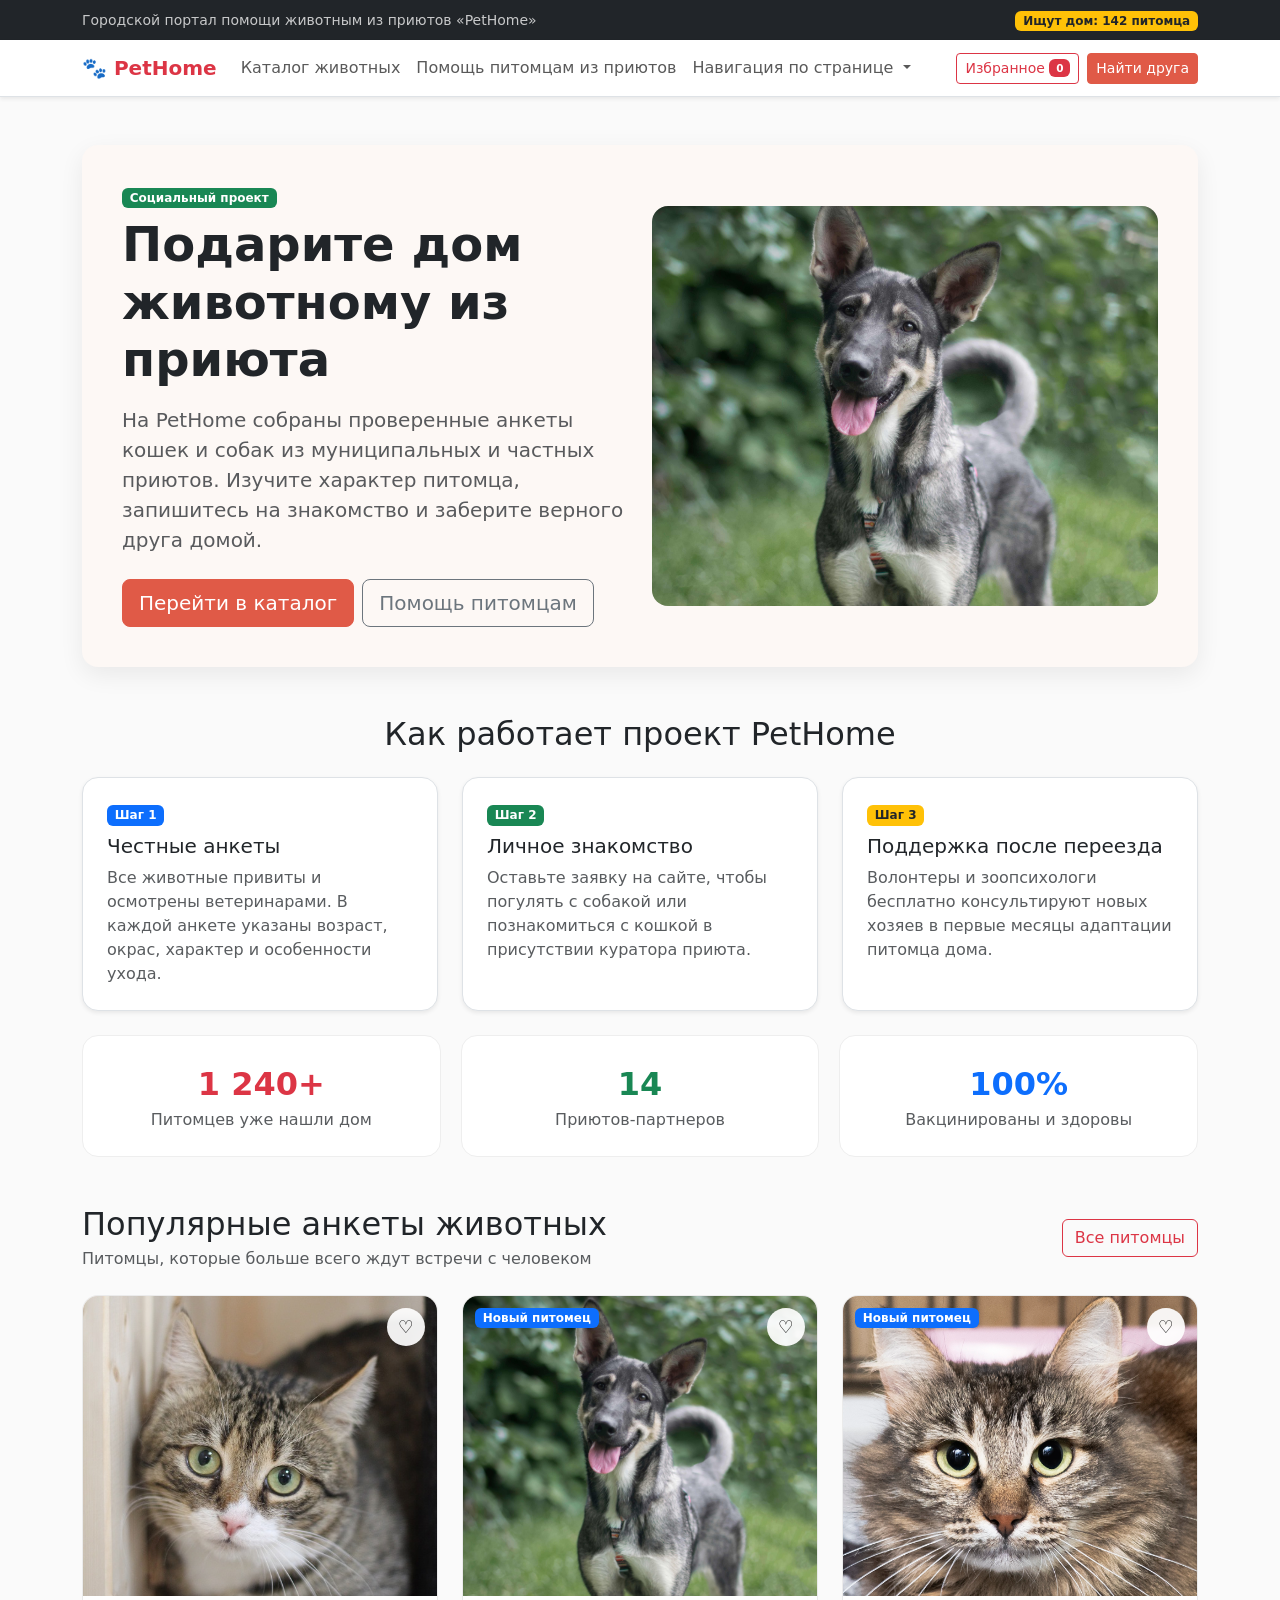
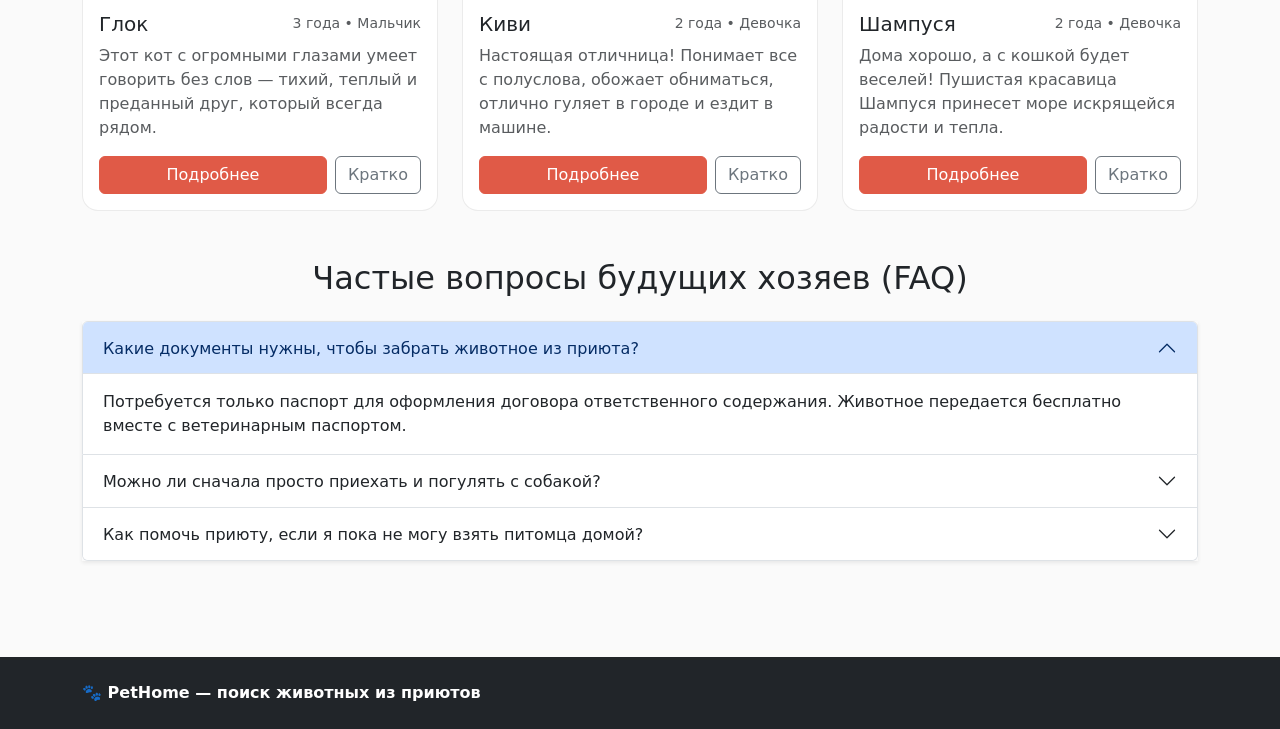
==== index.html @ bb9b38b8 "Add files via upload feat: add PetHome project" ====
<!DOCTYPE html>
<html lang="ru">
<head>
  <meta charset="UTF-8">
  <meta name="viewport" content="width=device-width, initial-scale=1.0">
  <title>Главная — PetHome: поиск животных из приютов</title>
  <link href="https://cdn.jsdelivr.net/npm/bootstrap@5.3.3/dist/css/bootstrap.min.css" rel="stylesheet">
  <link rel="stylesheet" href="css/custom.css">
</head>
<body>

  <!-- Верхняя инфо-полоса шапки -->
  <header class="bg-dark text-white py-2">
    <div class="container">
      <div class="row align-items-center">
        <div class="col-12 col-md-8">
          <small class="opacity-75">Городской портал помощи животным из приютов «PetHome»</small>
        </div>
        <div class="col-12 col-md-4 text-md-end mt-1 mt-md-0">
          <span class="badge bg-warning text-dark">Ищут дом: 142 питомца</span>
        </div>
      </div>
    </div>
  </header>

  <!-- Закрепленное единое меню -->
  <nav class="navbar navbar-expand-lg navbar-light bg-white border-bottom sticky-top shadow-sm">
    <div class="container">
      <a class="navbar-brand fw-bold text-danger" href="index.html">🐾 PetHome</a>
      <button class="navbar-toggler" type="button" data-bs-toggle="collapse" data-bs-target="#mainNavbar" aria-controls="mainNavbar" aria-expanded="false" aria-label="Переключить навигацию">
        <span class="navbar-toggler-icon"></span>
      </button>

      <div class="collapse navbar-collapse" id="mainNavbar">
        <ul class="navbar-nav me-auto mb-2 mb-lg-0">
          <li class="nav-item">
            <a class="nav-link" href="catalog.html">Каталог животных</a>
          </li>
          <li class="nav-item">
            <a class="nav-link" href="order.html">Помощь питомцам из приютов</a>
          </li>
          <li class="nav-item dropdown">
            <a class="nav-link dropdown-toggle" href="#" role="button" data-bs-toggle="dropdown" aria-expanded="false">
              Навигация по странице
            </a>
            <ul class="dropdown-menu">
              <li><a class="dropdown-item" href="#about">О проекте</a></li>
              <li><a class="dropdown-item" href="#popular">Популярные анкеты</a></li>
              <li><a class="dropdown-item" href="#faq">Частые вопросы (FAQ)</a></li>
            </ul>
          </li>
        </ul>
        <div class="d-flex align-items-center gap-2">
          <button type="button" class="btn btn-outline-danger btn-sm" data-bs-toggle="modal" data-bs-target="#favoritesModal">
            Избранное <span class="badge bg-danger" id="favCounter">0</span>
          </button>
          <a href="catalog.html" class="btn btn-pethome btn-sm">Найти друга</a>
        </div>
      </div>
    </div>
  </nav>

  <main>
    <!-- Hero-блок -->
    <section class="container my-5">
      <div class="hero-banner">
        <div class="row align-items-center g-4">
          <div class="col-12 col-lg-6">
            <span class="badge bg-success mb-2">Социальный проект</span>
            <h1 class="display-5 fw-bold mb-3">Подарите дом животному из приюта</h1>
            <p class="lead text-muted mb-4">
              На PetHome собраны проверенные анкеты кошек и собак из муниципальных и частных приютов. Изучите характер питомца, запишитесь на знакомство и заберите верного друга домой.
            </p>
            <div class="d-flex flex-wrap gap-2">
              <a class="btn btn-pethome btn-lg" href="catalog.html">Перейти в каталог</a>
              <a class="btn btn-outline-secondary btn-lg" href="order.html">Помощь питомцам</a>
            </div>
          </div>
          <div class="col-12 col-lg-6">
            <img src="images/Kiwi1.jpg" alt="Собака Киви из приюта" class="hero-banner__image">
          </div>
        </div>
      </div>
    </section>

    <!-- Блок О проекте -->
    <section class="container my-5" id="about">
      <h2 class="text-center mb-4">Как работает проект PetHome</h2>
      <div class="row g-4 mb-4">
        <div class="col-12 col-md-4">
          <div class="p-4 border rounded-4 h-100 bg-white shadow-sm">
            <span class="badge bg-primary mb-2">Шаг 1</span>
            <h3 class="h5">Честные анкеты</h3>
            <p class="mb-0 text-muted">
              Все животные привиты и осмотрены ветеринарами. В каждой анкете указаны возраст, окрас, характер и особенности ухода.
            </p>
          </div>
        </div>
        <div class="col-12 col-md-4">
          <div class="p-4 border rounded-4 h-100 bg-white shadow-sm">
            <span class="badge bg-success mb-2">Шаг 2</span>
            <h3 class="h5">Личное знакомство</h3>
            <p class="mb-0 text-muted">
              Оставьте заявку на сайте, чтобы погулять с собакой или познакомиться с кошкой в присутствии куратора приюта.
            </p>
          </div>
        </div>
        <div class="col-12 col-md-4">
          <div class="p-4 border rounded-4 h-100 bg-white shadow-sm">
            <span class="badge bg-warning text-dark mb-2">Шаг 3</span>
            <h3 class="h5">Поддержка после переезда</h3>
            <p class="mb-0 text-muted">
              Волонтеры и зоопсихологи бесплатно консультируют новых хозяев в первые месяцы адаптации питомца дома.
            </p>
          </div>
        </div>
      </div>

      <div class="stats-grid">
        <div class="stats-grid__item">
          <div class="fs-2 fw-bold text-danger">1 240+</div>
          <div class="text-muted">Питомцев уже нашли дом</div>
        </div>
        <div class="stats-grid__item">
          <div class="fs-2 fw-bold text-success">14</div>
          <div class="text-muted">Приютов-партнеров</div>
        </div>
        <div class="stats-grid__item">
          <div class="fs-2 fw-bold text-primary">100%</div>
          <div class="text-muted">Вакцинированы и здоровы</div>
        </div>
      </div>
    </section>

    <!-- Популярные анкеты (3 питомца: Глок, Киви, Шампуся) -->
    <section class="container my-5" id="popular">
      <div class="d-flex justify-content-between align-items-center mb-4">
        <div>
          <h2 class="mb-1">Популярные анкеты животных</h2>
          <p class="text-muted mb-0">Питомцы, которые больше всего ждут встречи с человеком</p>
        </div>
        <a class="btn btn-outline-danger" href="catalog.html">Все питомцы</a>
      </div>

      <div class="row g-4">
        <!-- Карточка 1: Глок -->
        <div class="col-12 col-md-6 col-lg-4">
          <div class="card pet-card h-100">
            <div class="pet-card__img-wrapper">
              <button type="button" class="pet-card__fav-btn js-fav-btn" aria-label="В избранное">♡</button>
              <img src="images/Glok1.jpg" class="pet-card__img" alt="Кот Глок">
            </div>
            <div class="card-body d-flex flex-column">
              <div class="d-flex justify-content-between align-items-center mb-2">
                <h3 class="h5 card-title mb-0">Глок</h3>
                <span class="text-muted small">3 года • Мальчик</span>
              </div>
              <p class="card-text text-muted">
                Этот кот с огромными глазами умеет говорить без слов — тихий, теплый и преданный друг, который всегда рядом.
              </p>
              <div class="mt-auto d-flex gap-2">
                <a class="btn btn-pethome flex-grow-1" href="product.html?pet=glok">Подробнее</a>
                <button
                  class="btn btn-outline-secondary"
                  type="button"
                  data-bs-toggle="modal"
                  data-bs-target="#petQuickModal"
                  data-pet-name="Глок"
                  data-pet-age="3 года, мальчик, привит"
                  data-pet-temp="Общительный, ласковый."
                  data-pet-shelter="Приют «Зоорассвет» (г. Москва)"
                  data-pet-img="images/Glok1.jpg"
                >
                  Кратко
                </button>
              </div>
            </div>
          </div>
        </div>

        <!-- Карточка 2: Киви -->
        <div class="col-12 col-md-6 col-lg-4">
          <div class="card pet-card h-100">
            <div class="pet-card__img-wrapper">
              <span class="badge bg-primary pet-card__badge">Новый питомец</span>
              <button type="button" class="pet-card__fav-btn js-fav-btn" aria-label="В избранное">♡</button>
              <img src="images/Kiwi1.jpg" class="pet-card__img" alt="Собака Киви">
            </div>
            <div class="card-body d-flex flex-column">
              <div class="d-flex justify-content-between align-items-center mb-2">
                <h3 class="h5 card-title mb-0">Киви</h3>
                <span class="text-muted small">2 года • Девочка</span>
              </div>
              <p class="card-text text-muted">
                Настоящая отличница! Понимает все с полуслова, обожает обниматься, отлично гуляет в городе и ездит в машине.
              </p>
              <div class="mt-auto d-flex gap-2">
                <a class="btn btn-pethome flex-grow-1" href="product.html?pet=kiwi">Подробнее</a>
                <button
                  class="btn btn-outline-secondary"
                  type="button"
                  data-bs-toggle="modal"
                  data-bs-target="#petQuickModal"
                  data-pet-name="Киви"
                  data-pet-age="2 года, девочка, привита"
                  data-pet-temp="Умна и сообразительна."
                  data-pet-shelter="Приют «Зеленоград» (г. Москва)"
                  data-pet-img="images/Kiwi1.jpg"
                >
                  Кратко
                </button>
              </div>
            </div>
          </div>
        </div>

        <!-- Карточка 3: Шампуся -->
        <div class="col-12 col-md-6 col-lg-4">
          <div class="card pet-card h-100">
            <div class="pet-card__img-wrapper">
              <span class="badge bg-primary pet-card__badge">Новый питомец</span>
              <button type="button" class="pet-card__fav-btn js-fav-btn" aria-label="В избранное">♡</button>
              <img src="images/Shampusya1.jpg" class="pet-card__img" alt="Кошка Шампуся">
            </div>
            <div class="card-body d-flex flex-column">
              <div class="d-flex justify-content-between align-items-center mb-2">
                <h3 class="h5 card-title mb-0">Шампуся</h3>
                <span class="text-muted small">2 года • Девочка</span>
              </div>
              <p class="card-text text-muted">
                Дома хорошо, а с кошкой будет веселей! Пушистая красавица Шампуся принесет море искрящейся радости и тепла.
              </p>
              <div class="mt-auto d-flex gap-2">
                <a class="btn btn-pethome flex-grow-1" href="product.html?pet=shampusya">Подробнее</a>
                <button
                  class="btn btn-outline-secondary"
                  type="button"
                  data-bs-toggle="modal"
                  data-bs-target="#petQuickModal"
                  data-pet-name="Шампуся"
                  data-pet-age="2 года, девочка, привита"
                  data-pet-temp="Добрая."
                  data-pet-shelter="Приют «Муркоша-Юг» (г. Москва)"
                  data-pet-img="images/Shampusya1.jpg"
                >
                  Кратко
                </button>
              </div>
            </div>
          </div>
        </div>
      </div>
    </section>

    <!-- Раскрывающийся блок FAQ -->
    <section class="container my-5" id="faq">
      <h2 class="text-center mb-4">Частые вопросы будущих хозяев (FAQ)</h2>
      <div class="accordion shadow-sm" id="faqAccordion">
        <div class="accordion-item">
          <h3 class="accordion-header">
            <button class="accordion-button" type="button" data-bs-toggle="collapse" data-bs-target="#faqOne" aria-expanded="true" aria-controls="faqOne">
              Какие документы нужны, чтобы забрать животное из приюта?
            </button>
          </h3>
          <div id="faqOne" class="accordion-collapse collapse show" data-bs-parent="#faqAccordion">
            <div class="accordion-body">
              Потребуется только паспорт для оформления договора ответственного содержания. Животное передается бесплатно вместе с ветеринарным паспортом.
            </div>
          </div>
        </div>

        <div class="accordion-item">
          <h3 class="accordion-header">
            <button class="accordion-button collapsed" type="button" data-bs-toggle="collapse" data-bs-target="#faqTwo" aria-expanded="false" aria-controls="faqTwo">
              Можно ли сначала просто приехать и погулять с собакой?
            </button>
          </h3>
          <div id="faqTwo" class="accordion-collapse collapse" data-bs-parent="#faqAccordion">
            <div class="accordion-body">
              Да! Оставьте заявку на странице понравившегося питомца, и куратор встретит вас в приюте, познакомит с хвостиком и расскажет о его привычках.
            </div>
          </div>
        </div>

        <div class="accordion-item">
          <h3 class="accordion-header">
            <button class="accordion-button collapsed" type="button" data-bs-toggle="collapse" data-bs-target="#faqThree" aria-expanded="false" aria-controls="faqThree">
              Как помочь приюту, если я пока не могу взять питомца домой?
            </button>
          </h3>
          <div id="faqThree" class="accordion-collapse collapse" data-bs-parent="#faqAccordion">
            <div class="accordion-body">
              На странице «Помощь питомцам из приютов» можно собрать корзину адресных подарков (корм, лакомства, средства от паразитов) для конкретного хвостика или помочь всем сразу.
            </div>
          </div>
        </div>
      </div>
    </section>
  </main>

  <!-- Модальное окно краткой информации -->
  <div class="modal fade" id="petQuickModal" tabindex="-1" aria-labelledby="petQuickModalLabel" aria-hidden="true">
    <div class="modal-dialog modal-dialog-centered">
      <div class="modal-content">
        <div class="modal-header">
          <h2 class="modal-title h5" id="petQuickModalLabel">Краткая анкета: <span id="modalPetName">Глок</span></h2>
          <button type="button" class="btn-close" data-bs-dismiss="modal" aria-label="Закрыть"></button>
        </div>
        <div class="modal-body">
          <img id="modalPetImg" src="images/Glok1.jpg" alt="Фото питомца" class="img-fluid rounded mb-3 w-100" style="max-height: 220px; object-fit: cover;">
          <p class="mb-2"><strong>Возраст и пол:</strong> <span id="modalPetAge"></span></p>
          <p class="mb-2"><strong>Характер:</strong> <span id="modalPetTemp"></span></p>
          <p class="mb-0 text-muted"><strong>Где находится:</strong> <span id="modalPetShelter"></span></p>
        </div>
        <div class="modal-footer">
          <button type="button" class="btn btn-secondary" data-bs-dismiss="modal">Закрыть</button>
          <a href="product.html?pet=glok" class="btn btn-pethome">Перейти на страницу питомца</a>
        </div>
      </div>
    </div>
  </div>

  <button type="button" id="scrollTopBtn" class="scroll-top" aria-label="Наверх">↑</button>

  <footer class="bg-dark text-white py-4 mt-5">
    <div class="container">
      <p class="mb-0 fw-bold">🐾 PetHome — поиск животных из приютов</p>
    </div>
  </footer>

  <script src="https://cdn.jsdelivr.net/npm/bootstrap@5.3.3/dist/js/bootstrap.bundle.min.js"></script>
  <script src="js/main.js"></script>
</body>
</html>
---- css/custom.css ----
:root {
  --ph-primary: #e05a47;
  --ph-primary-hover: #c94634;
  --ph-secondary: #2d6a4f;
  --ph-bg-soft: #fdf8f5;
  --ph-card-radius: 16px;
  --ph-shadow: 0 8px 24px rgba(0, 0, 0, 0.07);
}

html {
  scroll-behavior: smooth;
}

body {
  min-height: 100vh;
  display: flex;
  flex-direction: column;
  background-color: #fafafa;
  color: #212529;
}

main {
  flex: 1;
}

/* Акцентные кнопки */
.btn-pethome {
  background-color: var(--ph-primary);
  border-color: var(--ph-primary);
  color: #fff;
}

.btn-pethome:hover,
.btn-pethome:focus {
  background-color: var(--ph-primary-hover);
  border-color: var(--ph-primary-hover);
  color: #fff;
}

/* БЭМ: Блок Hero на главной (адаптирован под вертикальное фото Kiwi1.jpg) */
.hero-banner {
  background-color: var(--ph-bg-soft);
  border-radius: var(--ph-card-radius);
  padding: 2.5rem;
  box-shadow: var(--ph-shadow);
}

.hero-banner__image {
  width: 100%;
  height: 400px;
  object-fit: cover;
  object-position: center 25%;
  border-radius: var(--ph-card-radius);
  background-color: #f3ede7;
}

/* БЭМ: Карточка питомца (увеличена высота и фокус поднят к голове животного) */
.pet-card {
  border-radius: var(--ph-card-radius);
  overflow: hidden;
  transition: transform 0.2s ease, box-shadow 0.2s ease;
  border: 1px solid rgba(0, 0, 0, 0.08);
}

.pet-card:hover {
  transform: translateY(-4px);
  box-shadow: var(--ph-shadow);
}

.pet-card__img-wrapper {
  position: relative;
  height: 300px;
  overflow: hidden;
  background-color: #f3ede7;
}

.pet-card__img {
  width: 100%;
  height: 100%;
  object-fit: cover;
  object-position: center 20%;
}

.pet-card__badge {
  position: absolute;
  top: 12px;
  left: 12px;
  z-index: 2;
}

.pet-card__fav-btn {
  position: absolute;
  top: 12px;
  right: 12px;
  z-index: 2;
  width: 38px;
  height: 38px;
  border-radius: 50%;
  border: none;
  background: rgba(255, 255, 255, 0.92);
  display: flex;
  align-items: center;
  justify-content: center;
  font-size: 1.1rem;
  cursor: pointer;
  transition: transform 0.15s ease, background 0.15s ease;
}

.pet-card__fav-btn--active {
  background: #ffe3e0;
  color: var(--ph-primary);
}

/* Главное фото на странице питомца (product.html) — БЕЗ ОБРЕЗКИ (целиком) */
#mainPetPhoto {
  width: 100%;
  height: 440px !important;
  object-fit: contain !important;
  background-color: #f5f2ee;
  border-radius: 12px;
}

/* Фото в модальном окне "Кратко" — тоже БЕЗ ОБРЕЗКИ */
#modalPetImg {
  width: 100%;
  max-height: 300px !important;
  object-fit: contain !important;
  background-color: #f5f2ee;
  border-radius: 12px;
}

/* Сетка статистики */
.stats-grid {
  display: grid;
  grid-template-columns: repeat(auto-fit, minmax(220px, 1fr));
  gap: 1.25rem;
}

.stats-grid__item {
  background: #fff;
  padding: 1.5rem;
  border-radius: var(--ph-card-radius);
  border: 1px solid #eee;
  text-align: center;
}

/* Миниатюры галереи на странице питомца */
.pet-gallery-grid {
  display: grid;
  grid-template-columns: repeat(auto-fit, minmax(80px, 1fr));
  gap: 0.75rem;
}

.pet-gallery-grid__thumb {
  width: 100%;
  height: 95px;
  object-fit: cover;
  object-position: center 20%;
  border-radius: 10px;
  cursor: pointer;
  border: 2px solid transparent;
  background-color: #f5f2ee;
}

.pet-gallery-grid__thumb:hover {
  border-color: var(--ph-primary);
}

/* Кнопка Наверх */
.scroll-top {
  position: fixed;
  bottom: 24px;
  right: 24px;
  width: 48px;
  height: 48px;
  border-radius: 50%;
  background-color: var(--ph-primary);
  color: #fff;
  border: none;
  box-shadow: 0 4px 12px rgba(0, 0, 0, 0.2);
  display: none;
  align-items: center;
  justify-content: center;
  font-size: 1.25rem;
  z-index: 1050;
  cursor: pointer;
}

.scroll-top--visible {
  display: flex;
}

/* Баннер и карточки для страницы "Помощь питомцам из приютов" */
.help-hero {
  background: linear-gradient(135deg, #1f2229 0%, #2b303a 100%);
  color: #fff;
  border-radius: 24px;
  padding: 2.5rem;
  box-shadow: 0 12px 32px rgba(0, 0, 0, 0.12);
}

.help-hero__pill {
  border-radius: 50px;
  padding: 0.5rem 1.15rem;
  font-size: 0.85rem;
  font-weight: 600;
  text-transform: uppercase;
  letter-spacing: 0.03em;
}

.how-it-works-box {
  background: #232730;
  color: #fff;
  border-radius: 18px;
  padding: 1.5rem 2rem;
  margin-top: 1.25rem;
  border: 1px solid rgba(255, 255, 255, 0.1);
}

.how-it-works-box__item {
  padding: 0.7rem 0;
  border-bottom: 1px solid rgba(255, 255, 255, 0.08);
  font-size: 0.96rem;
}

.how-it-works-box__item:last-child {
  border-bottom: none;
}

.wish-card {
  position: relative;
  border-radius: 20px;
  overflow: hidden;
  min-height: 450px;
  display: flex;
  flex-direction: column;
  justify-content: flex-end;
  color: #fff;
  box-shadow: 0 8px 24px rgba(0, 0, 0, 0.1);
  background-color: #2b303a;
}

.wish-card__bg {
  position: absolute;
  inset: 0;
  width: 100%;
  height: 100%;
  object-fit: cover;
  object-position: center 20%;
  transition: transform 0.35s ease;
}

.wish-card:hover .wish-card__bg {
  transform: scale(1.04);
}

.wish-card__overlay {
  position: relative;
  z-index: 2;
  background: linear-gradient(
    to top,
    rgba(18, 20, 24, 0.96) 0%,
    rgba(18, 20, 24, 0.78) 60%,
    rgba(18, 20, 24, 0) 100%
  );
  padding: 3.5rem 1.15rem 1.15rem;
}

.wish-card__title {
  font-size: 1.05rem;
  font-weight: 700;
  margin-bottom: 0.75rem;
  color: #fff;
  text-decoration: none;
  display: block;
}

.wish-card__title:hover {
  color: #ff9e92;
}

.wish-item {
  background: rgba(255, 255, 255, 0.12);
  backdrop-filter: blur(6px);
  border-radius: 14px;
  padding: 0.55rem 0.75rem;
  display: flex;
  align-items: center;
  justify-content: space-between;
  gap: 0.6rem;
  margin-bottom: 0.55rem;
}

.wish-item:last-child {
  margin-bottom: 0;
}

.wish-item__icon-box {
  background: rgba(0, 0, 0, 0.35);
  border-radius: 10px;
  padding: 0.35rem 0.55rem;
  text-align: center;
  min-width: 54px;
}

.wish-item__emoji {
  font-size: 1.25rem;
  line-height: 1;
  display: block;
}

.wish-item__counter {
  font-size: 0.68rem;
  opacity: 0.85;
  display: block;
  margin-top: 2px;
}

.wish-item__name {
  font-size: 0.88rem;
  font-weight: 600;
  flex: 1;
  line-height: 1.2;
}

.wish-item__btn {
  background-color: #ff6b6b;
  color: #fff;
  border: none;
  border-radius: 50px;
  padding: 0.4rem 0.85rem;
  font-size: 0.85rem;
  font-weight: 700;
  white-space: nowrap;
  transition: background 0.2s ease;
}

.wish-item__btn:hover {
  background-color: #fa5252;
}

.wish-item__btn--added {
  background-color: rgba(255, 255, 255, 0.22);
  color: #d3f9d8;
}

/* Модальное окно "Помочь всем" */
.donate-modal-content {
  background-color: #161922;
  color: #fff;
  border-radius: 22px;
  border: 1px solid rgba(255, 255, 255, 0.1);
}

.donate-input {
  background-color: #232734;
  border: 1px solid rgba(255, 255, 255, 0.12);
  color: #fff;
  border-radius: 14px;
  padding: 0.85rem 1rem;
}

.donate-input:focus {
  background-color: #232734;
  color: #fff;
  border-color: var(--ph-primary);
  box-shadow: none;
}

.donate-input::placeholder {
  color: #8b92a5;
}

.donate-chip {
  background-color: #232734;
  color: #fff;
  border: 1px solid rgba(255, 255, 255, 0.1);
  border-radius: 50px;
  padding: 0.4rem 0.9rem;
  font-size: 0.85rem;
  font-weight: 600;
  cursor: pointer;
}

.donate-chip:hover {
  background-color: #313748;
}

.pay-btn-tpay {
  background-color: #ffdd2d;
  color: #000;
  font-weight: 700;
  border-radius: 14px;
  padding: 0.8rem;
  border: none;
}

.pay-btn-sbp {
  background-color: #f4f3ef;
  color: #111;
  font-weight: 700;
  border-radius: 14px;
  padding: 0.8rem;
  border: none;
}

.pay-btn-card {
  background-color: #2b64e3;
  color: #fff;
  font-weight: 600;
  border-radius: 14px;
  padding: 0.8rem;
  border: none;
}
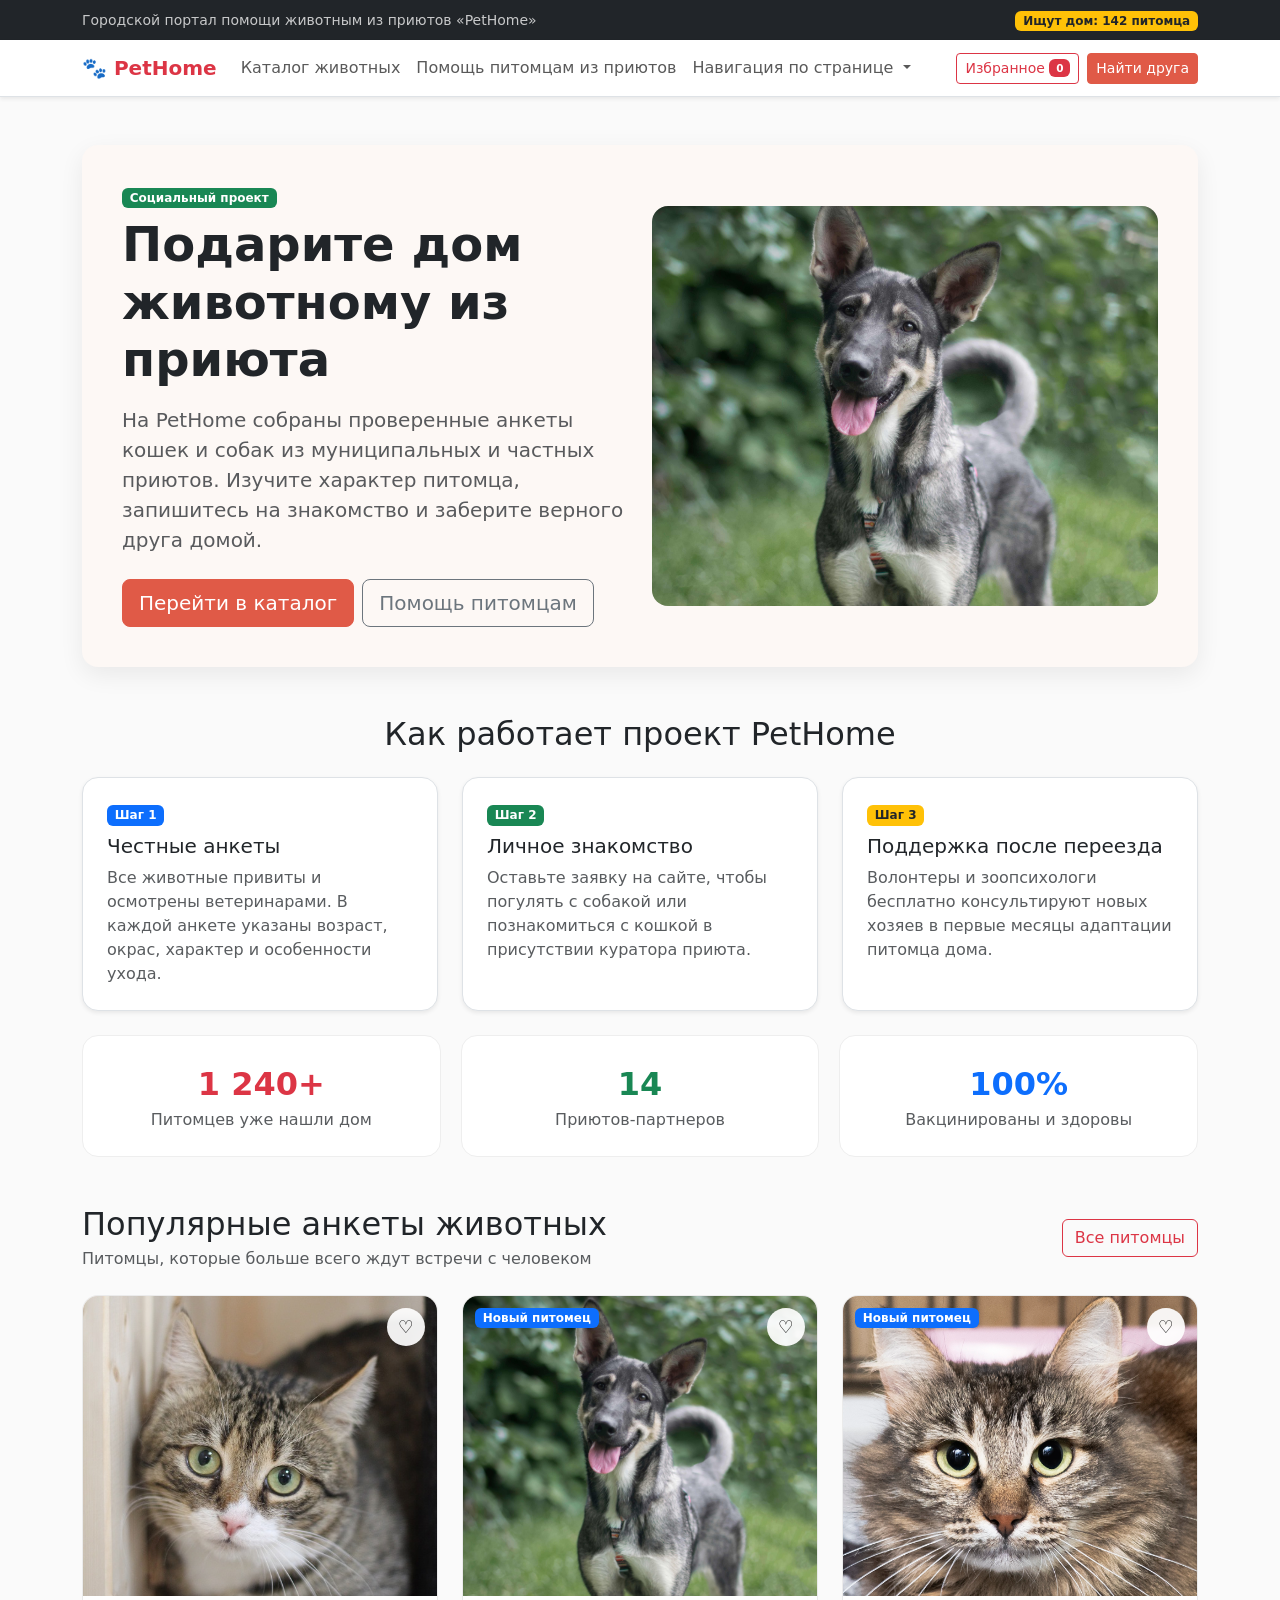
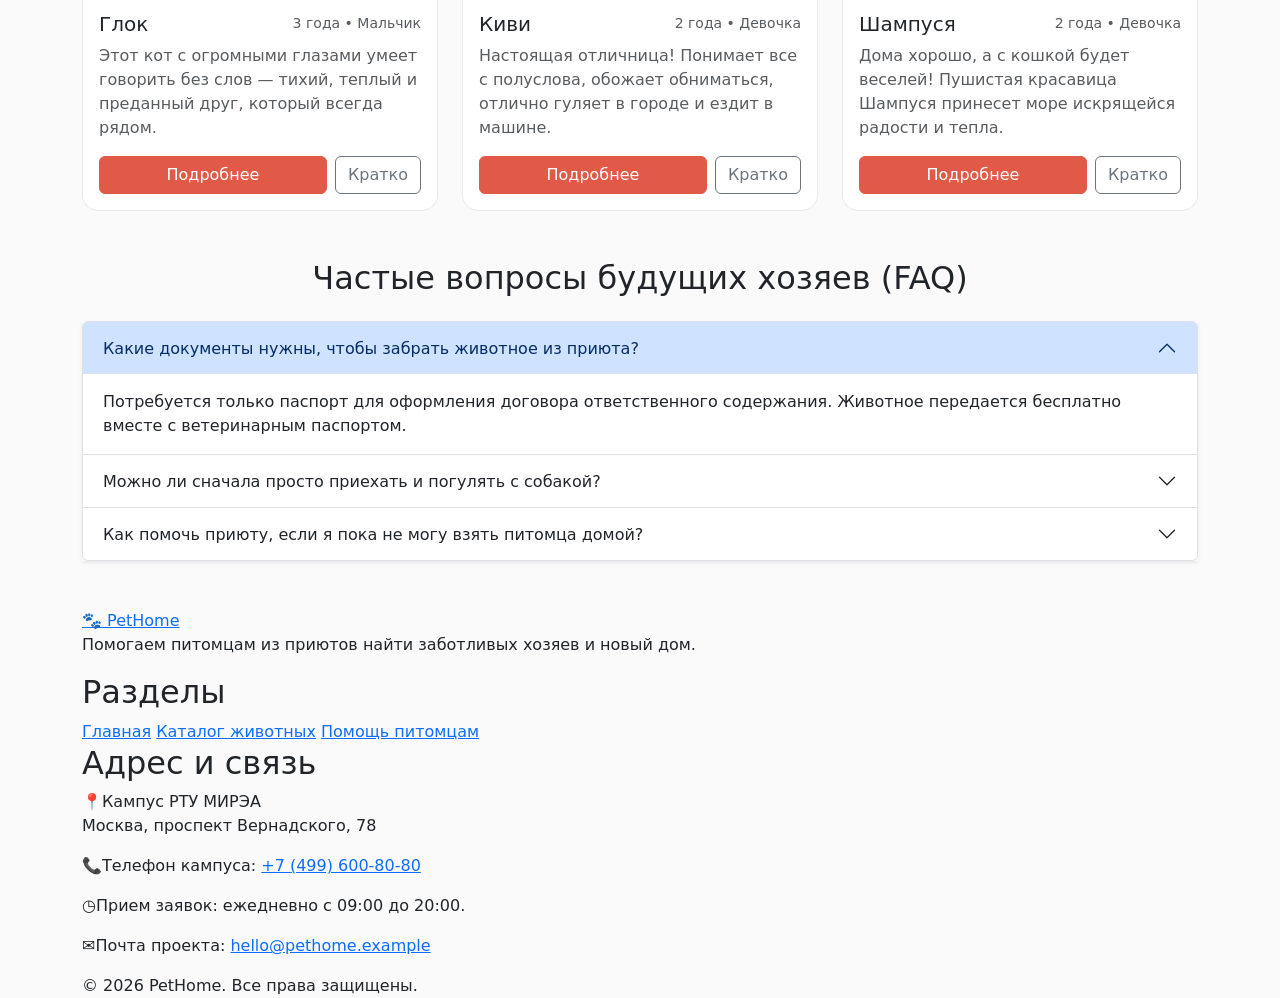
==== commit e6852028: "Add files via upload" ====
--- a/index.html
+++ b/index.html
@@ -1,334 +1,358 @@
-<!DOCTYPE html>
-<html lang="ru">
-<head>
-  <meta charset="UTF-8">
-  <meta name="viewport" content="width=device-width, initial-scale=1.0">
-  <title>Главная — PetHome: поиск животных из приютов</title>
-  <link href="https://cdn.jsdelivr.net/npm/bootstrap@5.3.3/dist/css/bootstrap.min.css" rel="stylesheet">
-  <link rel="stylesheet" href="css/custom.css">
-</head>
-<body>
-
-  <!-- Верхняя инфо-полоса шапки -->
-  <header class="bg-dark text-white py-2">
-    <div class="container">
-      <div class="row align-items-center">
-        <div class="col-12 col-md-8">
-          <small class="opacity-75">Городской портал помощи животным из приютов «PetHome»</small>
-        </div>
-        <div class="col-12 col-md-4 text-md-end mt-1 mt-md-0">
-          <span class="badge bg-warning text-dark">Ищут дом: 142 питомца</span>
-        </div>
-      </div>
-    </div>
-  </header>
-
-  <!-- Закрепленное единое меню -->
-  <nav class="navbar navbar-expand-lg navbar-light bg-white border-bottom sticky-top shadow-sm">
-    <div class="container">
-      <a class="navbar-brand fw-bold text-danger" href="index.html">🐾 PetHome</a>
-      <button class="navbar-toggler" type="button" data-bs-toggle="collapse" data-bs-target="#mainNavbar" aria-controls="mainNavbar" aria-expanded="false" aria-label="Переключить навигацию">
-        <span class="navbar-toggler-icon"></span>
-      </button>
-
-      <div class="collapse navbar-collapse" id="mainNavbar">
-        <ul class="navbar-nav me-auto mb-2 mb-lg-0">
-          <li class="nav-item">
-            <a class="nav-link" href="catalog.html">Каталог животных</a>
-          </li>
-          <li class="nav-item">
-            <a class="nav-link" href="order.html">Помощь питомцам из приютов</a>
-          </li>
-          <li class="nav-item dropdown">
-            <a class="nav-link dropdown-toggle" href="#" role="button" data-bs-toggle="dropdown" aria-expanded="false">
-              Навигация по странице
-            </a>
-            <ul class="dropdown-menu">
-              <li><a class="dropdown-item" href="#about">О проекте</a></li>
-              <li><a class="dropdown-item" href="#popular">Популярные анкеты</a></li>
-              <li><a class="dropdown-item" href="#faq">Частые вопросы (FAQ)</a></li>
-            </ul>
-          </li>
-        </ul>
-        <div class="d-flex align-items-center gap-2">
-          <button type="button" class="btn btn-outline-danger btn-sm" data-bs-toggle="modal" data-bs-target="#favoritesModal">
-            Избранное <span class="badge bg-danger" id="favCounter">0</span>
-          </button>
-          <a href="catalog.html" class="btn btn-pethome btn-sm">Найти друга</a>
-        </div>
-      </div>
-    </div>
-  </nav>
-
-  <main>
-    <!-- Hero-блок -->
-    <section class="container my-5">
-      <div class="hero-banner">
-        <div class="row align-items-center g-4">
-          <div class="col-12 col-lg-6">
-            <span class="badge bg-success mb-2">Социальный проект</span>
-            <h1 class="display-5 fw-bold mb-3">Подарите дом животному из приюта</h1>
-            <p class="lead text-muted mb-4">
-              На PetHome собраны проверенные анкеты кошек и собак из муниципальных и частных приютов. Изучите характер питомца, запишитесь на знакомство и заберите верного друга домой.
-            </p>
-            <div class="d-flex flex-wrap gap-2">
-              <a class="btn btn-pethome btn-lg" href="catalog.html">Перейти в каталог</a>
-              <a class="btn btn-outline-secondary btn-lg" href="order.html">Помощь питомцам</a>
-            </div>
-          </div>
-          <div class="col-12 col-lg-6">
-            <img src="images/Kiwi1.jpg" alt="Собака Киви из приюта" class="hero-banner__image">
-          </div>
-        </div>
-      </div>
-    </section>
-
-    <!-- Блок О проекте -->
-    <section class="container my-5" id="about">
-      <h2 class="text-center mb-4">Как работает проект PetHome</h2>
-      <div class="row g-4 mb-4">
-        <div class="col-12 col-md-4">
-          <div class="p-4 border rounded-4 h-100 bg-white shadow-sm">
-            <span class="badge bg-primary mb-2">Шаг 1</span>
-            <h3 class="h5">Честные анкеты</h3>
-            <p class="mb-0 text-muted">
-              Все животные привиты и осмотрены ветеринарами. В каждой анкете указаны возраст, окрас, характер и особенности ухода.
-            </p>
-          </div>
-        </div>
-        <div class="col-12 col-md-4">
-          <div class="p-4 border rounded-4 h-100 bg-white shadow-sm">
-            <span class="badge bg-success mb-2">Шаг 2</span>
-            <h3 class="h5">Личное знакомство</h3>
-            <p class="mb-0 text-muted">
-              Оставьте заявку на сайте, чтобы погулять с собакой или познакомиться с кошкой в присутствии куратора приюта.
-            </p>
-          </div>
-        </div>
-        <div class="col-12 col-md-4">
-          <div class="p-4 border rounded-4 h-100 bg-white shadow-sm">
-            <span class="badge bg-warning text-dark mb-2">Шаг 3</span>
-            <h3 class="h5">Поддержка после переезда</h3>
-            <p class="mb-0 text-muted">
-              Волонтеры и зоопсихологи бесплатно консультируют новых хозяев в первые месяцы адаптации питомца дома.
-            </p>
-          </div>
-        </div>
-      </div>
-
-      <div class="stats-grid">
-        <div class="stats-grid__item">
-          <div class="fs-2 fw-bold text-danger">1 240+</div>
-          <div class="text-muted">Питомцев уже нашли дом</div>
-        </div>
-        <div class="stats-grid__item">
-          <div class="fs-2 fw-bold text-success">14</div>
-          <div class="text-muted">Приютов-партнеров</div>
-        </div>
-        <div class="stats-grid__item">
-          <div class="fs-2 fw-bold text-primary">100%</div>
-          <div class="text-muted">Вакцинированы и здоровы</div>
-        </div>
-      </div>
-    </section>
-
-    <!-- Популярные анкеты (3 питомца: Глок, Киви, Шампуся) -->
-    <section class="container my-5" id="popular">
-      <div class="d-flex justify-content-between align-items-center mb-4">
-        <div>
-          <h2 class="mb-1">Популярные анкеты животных</h2>
-          <p class="text-muted mb-0">Питомцы, которые больше всего ждут встречи с человеком</p>
-        </div>
-        <a class="btn btn-outline-danger" href="catalog.html">Все питомцы</a>
-      </div>
-
-      <div class="row g-4">
-        <!-- Карточка 1: Глок -->
-        <div class="col-12 col-md-6 col-lg-4">
-          <div class="card pet-card h-100">
-            <div class="pet-card__img-wrapper">
-              <button type="button" class="pet-card__fav-btn js-fav-btn" aria-label="В избранное">♡</button>
-              <img src="images/Glok1.jpg" class="pet-card__img" alt="Кот Глок">
-            </div>
-            <div class="card-body d-flex flex-column">
-              <div class="d-flex justify-content-between align-items-center mb-2">
-                <h3 class="h5 card-title mb-0">Глок</h3>
-                <span class="text-muted small">3 года • Мальчик</span>
-              </div>
-              <p class="card-text text-muted">
-                Этот кот с огромными глазами умеет говорить без слов — тихий, теплый и преданный друг, который всегда рядом.
-              </p>
-              <div class="mt-auto d-flex gap-2">
-                <a class="btn btn-pethome flex-grow-1" href="product.html?pet=glok">Подробнее</a>
-                <button
-                  class="btn btn-outline-secondary"
-                  type="button"
-                  data-bs-toggle="modal"
-                  data-bs-target="#petQuickModal"
-                  data-pet-name="Глок"
-                  data-pet-age="3 года, мальчик, привит"
-                  data-pet-temp="Общительный, ласковый."
-                  data-pet-shelter="Приют «Зоорассвет» (г. Москва)"
-                  data-pet-img="images/Glok1.jpg"
-                >
-                  Кратко
-                </button>
-              </div>
-            </div>
-          </div>
-        </div>
-
-        <!-- Карточка 2: Киви -->
-        <div class="col-12 col-md-6 col-lg-4">
-          <div class="card pet-card h-100">
-            <div class="pet-card__img-wrapper">
-              <span class="badge bg-primary pet-card__badge">Новый питомец</span>
-              <button type="button" class="pet-card__fav-btn js-fav-btn" aria-label="В избранное">♡</button>
-              <img src="images/Kiwi1.jpg" class="pet-card__img" alt="Собака Киви">
-            </div>
-            <div class="card-body d-flex flex-column">
-              <div class="d-flex justify-content-between align-items-center mb-2">
-                <h3 class="h5 card-title mb-0">Киви</h3>
-                <span class="text-muted small">2 года • Девочка</span>
-              </div>
-              <p class="card-text text-muted">
-                Настоящая отличница! Понимает все с полуслова, обожает обниматься, отлично гуляет в городе и ездит в машине.
-              </p>
-              <div class="mt-auto d-flex gap-2">
-                <a class="btn btn-pethome flex-grow-1" href="product.html?pet=kiwi">Подробнее</a>
-                <button
-                  class="btn btn-outline-secondary"
-                  type="button"
-                  data-bs-toggle="modal"
-                  data-bs-target="#petQuickModal"
-                  data-pet-name="Киви"
-                  data-pet-age="2 года, девочка, привита"
-                  data-pet-temp="Умна и сообразительна."
-                  data-pet-shelter="Приют «Зеленоград» (г. Москва)"
-                  data-pet-img="images/Kiwi1.jpg"
-                >
-                  Кратко
-                </button>
-              </div>
-            </div>
-          </div>
-        </div>
-
-        <!-- Карточка 3: Шампуся -->
-        <div class="col-12 col-md-6 col-lg-4">
-          <div class="card pet-card h-100">
-            <div class="pet-card__img-wrapper">
-              <span class="badge bg-primary pet-card__badge">Новый питомец</span>
-              <button type="button" class="pet-card__fav-btn js-fav-btn" aria-label="В избранное">♡</button>
-              <img src="images/Shampusya1.jpg" class="pet-card__img" alt="Кошка Шампуся">
-            </div>
-            <div class="card-body d-flex flex-column">
-              <div class="d-flex justify-content-between align-items-center mb-2">
-                <h3 class="h5 card-title mb-0">Шампуся</h3>
-                <span class="text-muted small">2 года • Девочка</span>
-              </div>
-              <p class="card-text text-muted">
-                Дома хорошо, а с кошкой будет веселей! Пушистая красавица Шампуся принесет море искрящейся радости и тепла.
-              </p>
-              <div class="mt-auto d-flex gap-2">
-                <a class="btn btn-pethome flex-grow-1" href="product.html?pet=shampusya">Подробнее</a>
-                <button
-                  class="btn btn-outline-secondary"
-                  type="button"
-                  data-bs-toggle="modal"
-                  data-bs-target="#petQuickModal"
-                  data-pet-name="Шампуся"
-                  data-pet-age="2 года, девочка, привита"
-                  data-pet-temp="Добрая."
-                  data-pet-shelter="Приют «Муркоша-Юг» (г. Москва)"
-                  data-pet-img="images/Shampusya1.jpg"
-                >
-                  Кратко
-                </button>
-              </div>
-            </div>
-          </div>
-        </div>
-      </div>
-    </section>
-
-    <!-- Раскрывающийся блок FAQ -->
-    <section class="container my-5" id="faq">
-      <h2 class="text-center mb-4">Частые вопросы будущих хозяев (FAQ)</h2>
-      <div class="accordion shadow-sm" id="faqAccordion">
-        <div class="accordion-item">
-          <h3 class="accordion-header">
-            <button class="accordion-button" type="button" data-bs-toggle="collapse" data-bs-target="#faqOne" aria-expanded="true" aria-controls="faqOne">
-              Какие документы нужны, чтобы забрать животное из приюта?
-            </button>
-          </h3>
-          <div id="faqOne" class="accordion-collapse collapse show" data-bs-parent="#faqAccordion">
-            <div class="accordion-body">
-              Потребуется только паспорт для оформления договора ответственного содержания. Животное передается бесплатно вместе с ветеринарным паспортом.
-            </div>
-          </div>
-        </div>
-
-        <div class="accordion-item">
-          <h3 class="accordion-header">
-            <button class="accordion-button collapsed" type="button" data-bs-toggle="collapse" data-bs-target="#faqTwo" aria-expanded="false" aria-controls="faqTwo">
-              Можно ли сначала просто приехать и погулять с собакой?
-            </button>
-          </h3>
-          <div id="faqTwo" class="accordion-collapse collapse" data-bs-parent="#faqAccordion">
-            <div class="accordion-body">
-              Да! Оставьте заявку на странице понравившегося питомца, и куратор встретит вас в приюте, познакомит с хвостиком и расскажет о его привычках.
-            </div>
-          </div>
-        </div>
-
-        <div class="accordion-item">
-          <h3 class="accordion-header">
-            <button class="accordion-button collapsed" type="button" data-bs-toggle="collapse" data-bs-target="#faqThree" aria-expanded="false" aria-controls="faqThree">
-              Как помочь приюту, если я пока не могу взять питомца домой?
-            </button>
-          </h3>
-          <div id="faqThree" class="accordion-collapse collapse" data-bs-parent="#faqAccordion">
-            <div class="accordion-body">
-              На странице «Помощь питомцам из приютов» можно собрать корзину адресных подарков (корм, лакомства, средства от паразитов) для конкретного хвостика или помочь всем сразу.
-            </div>
-          </div>
-        </div>
-      </div>
-    </section>
-  </main>
-
-  <!-- Модальное окно краткой информации -->
-  <div class="modal fade" id="petQuickModal" tabindex="-1" aria-labelledby="petQuickModalLabel" aria-hidden="true">
-    <div class="modal-dialog modal-dialog-centered">
-      <div class="modal-content">
-        <div class="modal-header">
-          <h2 class="modal-title h5" id="petQuickModalLabel">Краткая анкета: <span id="modalPetName">Глок</span></h2>
-          <button type="button" class="btn-close" data-bs-dismiss="modal" aria-label="Закрыть"></button>
-        </div>
-        <div class="modal-body">
-          <img id="modalPetImg" src="images/Glok1.jpg" alt="Фото питомца" class="img-fluid rounded mb-3 w-100" style="max-height: 220px; object-fit: cover;">
-          <p class="mb-2"><strong>Возраст и пол:</strong> <span id="modalPetAge"></span></p>
-          <p class="mb-2"><strong>Характер:</strong> <span id="modalPetTemp"></span></p>
-          <p class="mb-0 text-muted"><strong>Где находится:</strong> <span id="modalPetShelter"></span></p>
-        </div>
-        <div class="modal-footer">
-          <button type="button" class="btn btn-secondary" data-bs-dismiss="modal">Закрыть</button>
-          <a href="product.html?pet=glok" class="btn btn-pethome">Перейти на страницу питомца</a>
-        </div>
-      </div>
-    </div>
-  </div>
-
-  <button type="button" id="scrollTopBtn" class="scroll-top" aria-label="Наверх">↑</button>
-
-  <footer class="bg-dark text-white py-4 mt-5">
-    <div class="container">
-      <p class="mb-0 fw-bold">🐾 PetHome — поиск животных из приютов</p>
-    </div>
-  </footer>
-
-  <script src="https://cdn.jsdelivr.net/npm/bootstrap@5.3.3/dist/js/bootstrap.bundle.min.js"></script>
-  <script src="js/main.js"></script>
-</body>
+<!DOCTYPE html>
+<html lang="ru">
+<head>
+  <meta charset="UTF-8">
+  <meta name="viewport" content="width=device-width, initial-scale=1.0">
+  <title>Главная — PetHome: поиск животных из приютов</title>
+  <link href="https://cdn.jsdelivr.net/npm/bootstrap@5.3.3/dist/css/bootstrap.min.css" rel="stylesheet">
+  <link rel="stylesheet" href="css/custom.css">
+</head>
+<body>
+
+  <!-- Верхняя инфо-полоса шапки -->
+  <header class="bg-dark text-white py-2">
+    <div class="container">
+      <div class="row align-items-center">
+        <div class="col-12 col-md-8">
+          <small class="opacity-75">Городской портал помощи животным из приютов «PetHome»</small>
+        </div>
+        <div class="col-12 col-md-4 text-md-end mt-1 mt-md-0">
+          <span class="badge bg-warning text-dark">Ищут дом: 142 питомца</span>
+        </div>
+      </div>
+    </div>
+  </header>
+
+  <!-- Закрепленное единое меню -->
+  <nav class="navbar navbar-expand-lg navbar-light bg-white border-bottom sticky-top shadow-sm">
+    <div class="container">
+      <a class="navbar-brand fw-bold text-danger" href="index.html">🐾 PetHome</a>
+      <button class="navbar-toggler" type="button" data-bs-toggle="collapse" data-bs-target="#mainNavbar" aria-controls="mainNavbar" aria-expanded="false" aria-label="Переключить навигацию">
+        <span class="navbar-toggler-icon"></span>
+      </button>
+
+      <div class="collapse navbar-collapse" id="mainNavbar">
+        <ul class="navbar-nav me-auto mb-2 mb-lg-0">
+          <li class="nav-item">
+            <a class="nav-link" href="catalog.html">Каталог животных</a>
+          </li>
+          <li class="nav-item">
+            <a class="nav-link" href="order.html">Помощь питомцам из приютов</a>
+          </li>
+          <li class="nav-item dropdown">
+            <a class="nav-link dropdown-toggle" href="#" role="button" data-bs-toggle="dropdown" aria-expanded="false">
+              Навигация по странице
+            </a>
+            <ul class="dropdown-menu">
+              <li><a class="dropdown-item" href="#about">О проекте</a></li>
+              <li><a class="dropdown-item" href="#popular">Популярные анкеты</a></li>
+              <li><a class="dropdown-item" href="#faq">Частые вопросы (FAQ)</a></li>
+            </ul>
+          </li>
+        </ul>
+        <div class="d-flex align-items-center gap-2">
+          <button type="button" class="btn btn-outline-danger btn-sm" data-bs-toggle="modal" data-bs-target="#favoritesModal">
+            Избранное <span class="badge bg-danger" id="favCounter">0</span>
+          </button>
+          <a href="catalog.html" class="btn btn-pethome btn-sm">Найти друга</a>
+        </div>
+      </div>
+    </div>
+  </nav>
+
+  <main>
+    <!-- Hero-блок -->
+    <section class="container my-5">
+      <div class="hero-banner">
+        <div class="row align-items-center g-4">
+          <div class="col-12 col-lg-6">
+            <span class="badge bg-success mb-2">Социальный проект</span>
+            <h1 class="display-5 fw-bold mb-3">Подарите дом животному из приюта</h1>
+            <p class="lead text-muted mb-4">
+              На PetHome собраны проверенные анкеты кошек и собак из муниципальных и частных приютов. Изучите характер питомца, запишитесь на знакомство и заберите верного друга домой.
+            </p>
+            <div class="d-flex flex-wrap gap-2">
+              <a class="btn btn-pethome btn-lg" href="catalog.html">Перейти в каталог</a>
+              <a class="btn btn-outline-secondary btn-lg" href="order.html">Помощь питомцам</a>
+            </div>
+          </div>
+          <div class="col-12 col-lg-6">
+            <img src="images/Kiwi1.jpg" alt="Собака Киви из приюта" class="hero-banner__image">
+          </div>
+        </div>
+      </div>
+    </section>
+
+    <!-- Блок О проекте -->
+    <section class="container my-5" id="about">
+      <h2 class="text-center mb-4">Как работает проект PetHome</h2>
+      <div class="row g-4 mb-4">
+        <div class="col-12 col-md-4">
+          <div class="p-4 border rounded-4 h-100 bg-white shadow-sm">
+            <span class="badge bg-primary mb-2">Шаг 1</span>
+            <h3 class="h5">Честные анкеты</h3>
+            <p class="mb-0 text-muted">
+              Все животные привиты и осмотрены ветеринарами. В каждой анкете указаны возраст, окрас, характер и особенности ухода.
+            </p>
+          </div>
+        </div>
+        <div class="col-12 col-md-4">
+          <div class="p-4 border rounded-4 h-100 bg-white shadow-sm">
+            <span class="badge bg-success mb-2">Шаг 2</span>
+            <h3 class="h5">Личное знакомство</h3>
+            <p class="mb-0 text-muted">
+              Оставьте заявку на сайте, чтобы погулять с собакой или познакомиться с кошкой в присутствии куратора приюта.
+            </p>
+          </div>
+        </div>
+        <div class="col-12 col-md-4">
+          <div class="p-4 border rounded-4 h-100 bg-white shadow-sm">
+            <span class="badge bg-warning text-dark mb-2">Шаг 3</span>
+            <h3 class="h5">Поддержка после переезда</h3>
+            <p class="mb-0 text-muted">
+              Волонтеры и зоопсихологи бесплатно консультируют новых хозяев в первые месяцы адаптации питомца дома.
+            </p>
+          </div>
+        </div>
+      </div>
+
+      <div class="stats-grid">
+        <div class="stats-grid__item">
+          <div class="fs-2 fw-bold text-danger">1 240+</div>
+          <div class="text-muted">Питомцев уже нашли дом</div>
+        </div>
+        <div class="stats-grid__item">
+          <div class="fs-2 fw-bold text-success">14</div>
+          <div class="text-muted">Приютов-партнеров</div>
+        </div>
+        <div class="stats-grid__item">
+          <div class="fs-2 fw-bold text-primary">100%</div>
+          <div class="text-muted">Вакцинированы и здоровы</div>
+        </div>
+      </div>
+    </section>
+
+    <!-- Популярные анкеты (3 питомца: Глок, Киви, Шампуся) -->
+    <section class="container my-5" id="popular">
+      <div class="d-flex justify-content-between align-items-center mb-4">
+        <div>
+          <h2 class="mb-1">Популярные анкеты животных</h2>
+          <p class="text-muted mb-0">Питомцы, которые больше всего ждут встречи с человеком</p>
+        </div>
+        <a class="btn btn-outline-danger" href="catalog.html">Все питомцы</a>
+      </div>
+
+      <div class="row g-4">
+        <!-- Карточка 1: Глок -->
+        <div class="col-12 col-md-6 col-lg-4">
+          <div class="card pet-card h-100">
+            <div class="pet-card__img-wrapper">
+              <button type="button" class="pet-card__fav-btn js-fav-btn" aria-label="В избранное">♡</button>
+              <img src="images/Glok1.jpg" class="pet-card__img" alt="Кот Глок">
+            </div>
+            <div class="card-body d-flex flex-column">
+              <div class="d-flex justify-content-between align-items-center mb-2">
+                <h3 class="h5 card-title mb-0">Глок</h3>
+                <span class="text-muted small">3 года • Мальчик</span>
+              </div>
+              <p class="card-text text-muted">
+                Этот кот с огромными глазами умеет говорить без слов — тихий, теплый и преданный друг, который всегда рядом.
+              </p>
+              <div class="mt-auto d-flex gap-2">
+                <a class="btn btn-pethome flex-grow-1" href="product.html?pet=glok">Подробнее</a>
+                <button
+                  class="btn btn-outline-secondary"
+                  type="button"
+                  data-bs-toggle="modal"
+                  data-bs-target="#petQuickModal"
+                  data-pet-name="Глок"
+                  data-pet-age="3 года, мальчик, привит"
+                  data-pet-temp="Общительный, ласковый."
+                  data-pet-shelter="Приют «Зоорассвет» (г. Москва)"
+                  data-pet-img="images/Glok1.jpg"
+                >
+                  Кратко
+                </button>
+              </div>
+            </div>
+          </div>
+        </div>
+
+        <!-- Карточка 2: Киви -->
+        <div class="col-12 col-md-6 col-lg-4">
+          <div class="card pet-card h-100">
+            <div class="pet-card__img-wrapper">
+              <span class="badge bg-primary pet-card__badge">Новый питомец</span>
+              <button type="button" class="pet-card__fav-btn js-fav-btn" aria-label="В избранное">♡</button>
+              <img src="images/Kiwi1.jpg" class="pet-card__img" alt="Собака Киви">
+            </div>
+            <div class="card-body d-flex flex-column">
+              <div class="d-flex justify-content-between align-items-center mb-2">
+                <h3 class="h5 card-title mb-0">Киви</h3>
+                <span class="text-muted small">2 года • Девочка</span>
+              </div>
+              <p class="card-text text-muted">
+                Настоящая отличница! Понимает все с полуслова, обожает обниматься, отлично гуляет в городе и ездит в машине.
+              </p>
+              <div class="mt-auto d-flex gap-2">
+                <a class="btn btn-pethome flex-grow-1" href="product.html?pet=kiwi">Подробнее</a>
+                <button
+                  class="btn btn-outline-secondary"
+                  type="button"
+                  data-bs-toggle="modal"
+                  data-bs-target="#petQuickModal"
+                  data-pet-name="Киви"
+                  data-pet-age="2 года, девочка, привита"
+                  data-pet-temp="Умна и сообразительна."
+                  data-pet-shelter="Приют «Зеленоград» (г. Москва)"
+                  data-pet-img="images/Kiwi1.jpg"
+                >
+                  Кратко
+                </button>
+              </div>
+            </div>
+          </div>
+        </div>
+
+        <!-- Карточка 3: Шампуся -->
+        <div class="col-12 col-md-6 col-lg-4">
+          <div class="card pet-card h-100">
+            <div class="pet-card__img-wrapper">
+              <span class="badge bg-primary pet-card__badge">Новый питомец</span>
+              <button type="button" class="pet-card__fav-btn js-fav-btn" aria-label="В избранное">♡</button>
+              <img src="images/Shampusya1.jpg" class="pet-card__img" alt="Кошка Шампуся">
+            </div>
+            <div class="card-body d-flex flex-column">
+              <div class="d-flex justify-content-between align-items-center mb-2">
+                <h3 class="h5 card-title mb-0">Шампуся</h3>
+                <span class="text-muted small">2 года • Девочка</span>
+              </div>
+              <p class="card-text text-muted">
+                Дома хорошо, а с кошкой будет веселей! Пушистая красавица Шампуся принесет море искрящейся радости и тепла.
+              </p>
+              <div class="mt-auto d-flex gap-2">
+                <a class="btn btn-pethome flex-grow-1" href="product.html?pet=shampusya">Подробнее</a>
+                <button
+                  class="btn btn-outline-secondary"
+                  type="button"
+                  data-bs-toggle="modal"
+                  data-bs-target="#petQuickModal"
+                  data-pet-name="Шампуся"
+                  data-pet-age="2 года, девочка, привита"
+                  data-pet-temp="Добрая."
+                  data-pet-shelter="Приют «Муркоша-Юг» (г. Москва)"
+                  data-pet-img="images/Shampusya1.jpg"
+                >
+                  Кратко
+                </button>
+              </div>
+            </div>
+          </div>
+        </div>
+      </div>
+    </section>
+
+    <!-- Раскрывающийся блок FAQ -->
+    <section class="container my-5" id="faq">
+      <h2 class="text-center mb-4">Частые вопросы будущих хозяев (FAQ)</h2>
+      <div class="accordion shadow-sm" id="faqAccordion">
+        <div class="accordion-item">
+          <h3 class="accordion-header">
+            <button class="accordion-button" type="button" data-bs-toggle="collapse" data-bs-target="#faqOne" aria-expanded="true" aria-controls="faqOne">
+              Какие документы нужны, чтобы забрать животное из приюта?
+            </button>
+          </h3>
+          <div id="faqOne" class="accordion-collapse collapse show" data-bs-parent="#faqAccordion">
+            <div class="accordion-body">
+              Потребуется только паспорт для оформления договора ответственного содержания. Животное передается бесплатно вместе с ветеринарным паспортом.
+            </div>
+          </div>
+        </div>
+
+        <div class="accordion-item">
+          <h3 class="accordion-header">
+            <button class="accordion-button collapsed" type="button" data-bs-toggle="collapse" data-bs-target="#faqTwo" aria-expanded="false" aria-controls="faqTwo">
+              Можно ли сначала просто приехать и погулять с собакой?
+            </button>
+          </h3>
+          <div id="faqTwo" class="accordion-collapse collapse" data-bs-parent="#faqAccordion">
+            <div class="accordion-body">
+              Да! Оставьте заявку на странице понравившегося питомца, и куратор встретит вас в приюте, познакомит с хвостиком и расскажет о его привычках.
+            </div>
+          </div>
+        </div>
+
+        <div class="accordion-item">
+          <h3 class="accordion-header">
+            <button class="accordion-button collapsed" type="button" data-bs-toggle="collapse" data-bs-target="#faqThree" aria-expanded="false" aria-controls="faqThree">
+              Как помочь приюту, если я пока не могу взять питомца домой?
+            </button>
+          </h3>
+          <div id="faqThree" class="accordion-collapse collapse" data-bs-parent="#faqAccordion">
+            <div class="accordion-body">
+              На странице «Помощь питомцам из приютов» можно собрать корзину адресных подарков (корм, лакомства, средства от паразитов) для конкретного хвостика или помочь всем сразу.
+            </div>
+          </div>
+        </div>
+      </div>
+    </section>
+  </main>
+
+  <!-- Модальное окно краткой информации -->
+  <div class="modal fade" id="petQuickModal" tabindex="-1" aria-labelledby="petQuickModalLabel" aria-hidden="true">
+    <div class="modal-dialog modal-dialog-centered">
+      <div class="modal-content">
+        <div class="modal-header">
+          <h2 class="modal-title h5" id="petQuickModalLabel">Краткая анкета: <span id="modalPetName">Глок</span></h2>
+          <button type="button" class="btn-close" data-bs-dismiss="modal" aria-label="Закрыть"></button>
+        </div>
+        <div class="modal-body">
+          <img id="modalPetImg" src="images/Glok1.jpg" alt="Фото питомца" class="img-fluid rounded mb-3 w-100" style="max-height: 220px; object-fit: cover;">
+          <p class="mb-2"><strong>Возраст и пол:</strong> <span id="modalPetAge"></span></p>
+          <p class="mb-2"><strong>Характер:</strong> <span id="modalPetTemp"></span></p>
+          <p class="mb-0 text-muted"><strong>Где находится:</strong> <span id="modalPetShelter"></span></p>
+        </div>
+        <div class="modal-footer">
+          <button type="button" class="btn btn-secondary" data-bs-dismiss="modal">Закрыть</button>
+          <a href="product.html?pet=glok" class="btn btn-pethome">Перейти на страницу питомца</a>
+        </div>
+      </div>
+    </div>
+  </div>
+
+  <button type="button" id="scrollTopBtn" class="scroll-top" aria-label="Наверх">↑</button>
+
+  <footer class="pethome-footer">
+    <div class="container">
+      <div class="pethome-footer__main">
+        <div class="pethome-footer__brand">
+          <a class="pethome-footer__logo" href="index.html">🐾 PetHome</a>
+          <p>Помогаем питомцам из приютов найти заботливых хозяев и новый дом.</p>
+        </div>
+
+        <div class="pethome-footer__nav">
+          <h2>Разделы</h2>
+          <a href="index.html">Главная</a>
+          <a href="catalog.html">Каталог животных</a>
+          <a href="order.html">Помощь питомцам</a>
+        </div>
+
+        <div class="pethome-footer__contact">
+          <h2>Адрес и связь</h2>
+          <p><span class="pethome-footer__icon">📍</span><span>Кампус РТУ МИРЭА<br>Москва, проспект Вернадского, 78</span></p>
+          <p><span class="pethome-footer__icon">📞</span><span>Телефон кампуса: <a href="tel:+74996008080">+7 (499) 600-80-80</a></span></p>
+          <p><span class="pethome-footer__icon">◷</span><span>Прием заявок: ежедневно с 09:00 до 20:00.</span></p>
+          <p><span class="pethome-footer__icon">✉</span><span>Почта проекта: <a href="mailto:hello@pethome.example">hello@pethome.example</a></span></p>
+        </div>
+      </div>
+
+      <div class="pethome-footer__bottom">
+        <span>© 2026 PetHome. Все права защищены.</span>
+      </div>
+    </div>
+  </footer>
+
+  <script src="https://cdn.jsdelivr.net/npm/bootstrap@5.3.3/dist/js/bootstrap.bundle.min.js"></script>
+  <script src="js/main.js"></script>
+</body>
 </html>
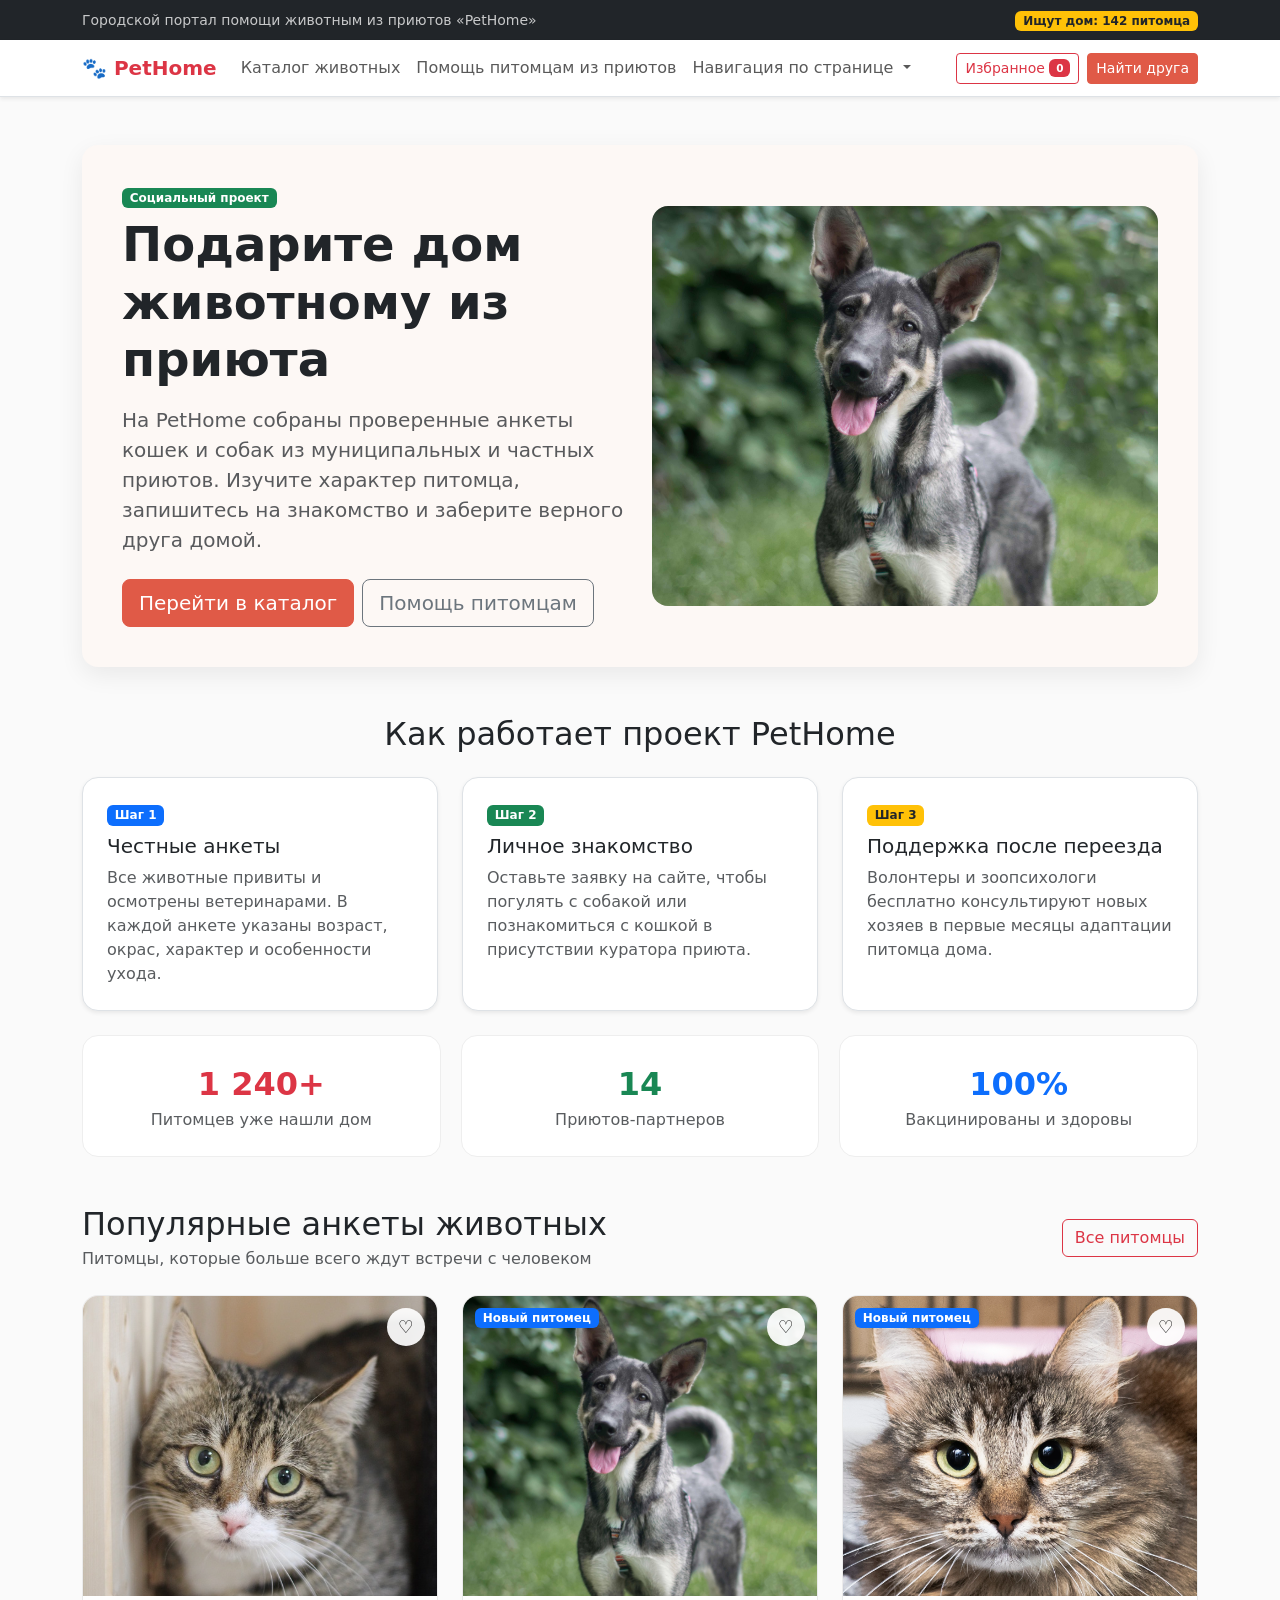
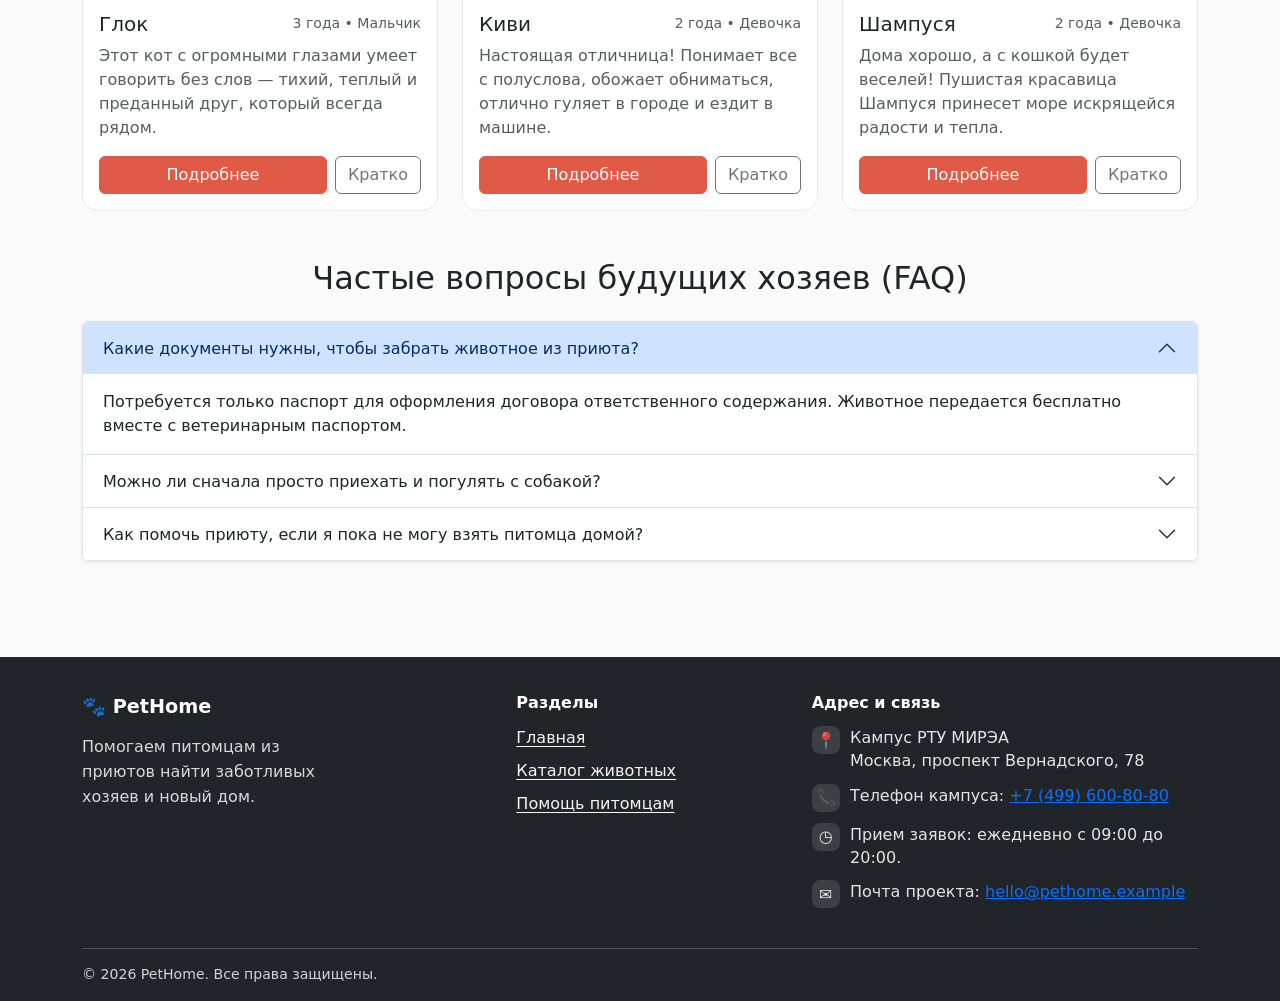
==== commit 658edfbe: "Update index.html" ====
--- a/index.html
+++ b/index.html
@@ -5,7 +5,7 @@
   <meta name="viewport" content="width=device-width, initial-scale=1.0">
   <title>Главная — PetHome: поиск животных из приютов</title>
   <link href="https://cdn.jsdelivr.net/npm/bootstrap@5.3.3/dist/css/bootstrap.min.css" rel="stylesheet">
-  <link rel="stylesheet" href="css/custom.css">
+  <link rel="stylesheet" href="css/custom.css?v=2">
 </head>
 <body>
 
@@ -355,4 +355,4 @@
   <script src="https://cdn.jsdelivr.net/npm/bootstrap@5.3.3/dist/js/bootstrap.bundle.min.js"></script>
   <script src="js/main.js"></script>
 </body>
-</html>+</html>
--- a/css/custom.css
+++ b/css/custom.css
@@ -1,414 +1,514 @@
-:root {
-  --ph-primary: #e05a47;
-  --ph-primary-hover: #c94634;
-  --ph-secondary: #2d6a4f;
-  --ph-bg-soft: #fdf8f5;
-  --ph-card-radius: 16px;
-  --ph-shadow: 0 8px 24px rgba(0, 0, 0, 0.07);
-}
-
-html {
-  scroll-behavior: smooth;
-}
-
-body {
-  min-height: 100vh;
-  display: flex;
-  flex-direction: column;
-  background-color: #fafafa;
-  color: #212529;
-}
-
-main {
-  flex: 1;
-}
-
-/* Акцентные кнопки */
-.btn-pethome {
-  background-color: var(--ph-primary);
-  border-color: var(--ph-primary);
-  color: #fff;
-}
-
-.btn-pethome:hover,
-.btn-pethome:focus {
-  background-color: var(--ph-primary-hover);
-  border-color: var(--ph-primary-hover);
-  color: #fff;
-}
-
-/* БЭМ: Блок Hero на главной (адаптирован под вертикальное фото Kiwi1.jpg) */
-.hero-banner {
-  background-color: var(--ph-bg-soft);
-  border-radius: var(--ph-card-radius);
-  padding: 2.5rem;
-  box-shadow: var(--ph-shadow);
-}
-
-.hero-banner__image {
-  width: 100%;
-  height: 400px;
-  object-fit: cover;
-  object-position: center 25%;
-  border-radius: var(--ph-card-radius);
-  background-color: #f3ede7;
-}
-
-/* БЭМ: Карточка питомца (увеличена высота и фокус поднят к голове животного) */
-.pet-card {
-  border-radius: var(--ph-card-radius);
-  overflow: hidden;
-  transition: transform 0.2s ease, box-shadow 0.2s ease;
-  border: 1px solid rgba(0, 0, 0, 0.08);
-}
-
-.pet-card:hover {
-  transform: translateY(-4px);
-  box-shadow: var(--ph-shadow);
-}
-
-.pet-card__img-wrapper {
-  position: relative;
-  height: 300px;
-  overflow: hidden;
-  background-color: #f3ede7;
-}
-
-.pet-card__img {
-  width: 100%;
-  height: 100%;
-  object-fit: cover;
-  object-position: center 20%;
-}
-
-.pet-card__badge {
-  position: absolute;
-  top: 12px;
-  left: 12px;
-  z-index: 2;
-}
-
-.pet-card__fav-btn {
-  position: absolute;
-  top: 12px;
-  right: 12px;
-  z-index: 2;
-  width: 38px;
-  height: 38px;
-  border-radius: 50%;
-  border: none;
-  background: rgba(255, 255, 255, 0.92);
-  display: flex;
-  align-items: center;
-  justify-content: center;
-  font-size: 1.1rem;
-  cursor: pointer;
-  transition: transform 0.15s ease, background 0.15s ease;
-}
-
-.pet-card__fav-btn--active {
-  background: #ffe3e0;
-  color: var(--ph-primary);
-}
-
-/* Главное фото на странице питомца (product.html) — БЕЗ ОБРЕЗКИ (целиком) */
-#mainPetPhoto {
-  width: 100%;
-  height: 440px !important;
-  object-fit: contain !important;
-  background-color: #f5f2ee;
-  border-radius: 12px;
-}
-
-/* Фото в модальном окне "Кратко" — тоже БЕЗ ОБРЕЗКИ */
-#modalPetImg {
-  width: 100%;
-  max-height: 300px !important;
-  object-fit: contain !important;
-  background-color: #f5f2ee;
-  border-radius: 12px;
-}
-
-/* Сетка статистики */
-.stats-grid {
-  display: grid;
-  grid-template-columns: repeat(auto-fit, minmax(220px, 1fr));
-  gap: 1.25rem;
-}
-
-.stats-grid__item {
-  background: #fff;
-  padding: 1.5rem;
-  border-radius: var(--ph-card-radius);
-  border: 1px solid #eee;
-  text-align: center;
-}
-
-/* Миниатюры галереи на странице питомца */
-.pet-gallery-grid {
-  display: grid;
-  grid-template-columns: repeat(auto-fit, minmax(80px, 1fr));
-  gap: 0.75rem;
-}
-
-.pet-gallery-grid__thumb {
-  width: 100%;
-  height: 95px;
-  object-fit: cover;
-  object-position: center 20%;
-  border-radius: 10px;
-  cursor: pointer;
-  border: 2px solid transparent;
-  background-color: #f5f2ee;
-}
-
-.pet-gallery-grid__thumb:hover {
-  border-color: var(--ph-primary);
-}
-
-/* Кнопка Наверх */
-.scroll-top {
-  position: fixed;
-  bottom: 24px;
-  right: 24px;
-  width: 48px;
-  height: 48px;
-  border-radius: 50%;
-  background-color: var(--ph-primary);
-  color: #fff;
-  border: none;
-  box-shadow: 0 4px 12px rgba(0, 0, 0, 0.2);
-  display: none;
-  align-items: center;
-  justify-content: center;
-  font-size: 1.25rem;
-  z-index: 1050;
-  cursor: pointer;
-}
-
-.scroll-top--visible {
-  display: flex;
-}
-
-/* Баннер и карточки для страницы "Помощь питомцам из приютов" */
-.help-hero {
-  background: linear-gradient(135deg, #1f2229 0%, #2b303a 100%);
-  color: #fff;
-  border-radius: 24px;
-  padding: 2.5rem;
-  box-shadow: 0 12px 32px rgba(0, 0, 0, 0.12);
-}
-
-.help-hero__pill {
-  border-radius: 50px;
-  padding: 0.5rem 1.15rem;
-  font-size: 0.85rem;
-  font-weight: 600;
-  text-transform: uppercase;
-  letter-spacing: 0.03em;
-}
-
-.how-it-works-box {
-  background: #232730;
-  color: #fff;
-  border-radius: 18px;
-  padding: 1.5rem 2rem;
-  margin-top: 1.25rem;
-  border: 1px solid rgba(255, 255, 255, 0.1);
-}
-
-.how-it-works-box__item {
-  padding: 0.7rem 0;
-  border-bottom: 1px solid rgba(255, 255, 255, 0.08);
-  font-size: 0.96rem;
-}
-
-.how-it-works-box__item:last-child {
-  border-bottom: none;
-}
-
-.wish-card {
-  position: relative;
-  border-radius: 20px;
-  overflow: hidden;
-  min-height: 450px;
-  display: flex;
-  flex-direction: column;
-  justify-content: flex-end;
-  color: #fff;
-  box-shadow: 0 8px 24px rgba(0, 0, 0, 0.1);
-  background-color: #2b303a;
-}
-
-.wish-card__bg {
-  position: absolute;
-  inset: 0;
-  width: 100%;
-  height: 100%;
-  object-fit: cover;
-  object-position: center 20%;
-  transition: transform 0.35s ease;
-}
-
-.wish-card:hover .wish-card__bg {
-  transform: scale(1.04);
-}
-
-.wish-card__overlay {
-  position: relative;
-  z-index: 2;
-  background: linear-gradient(
-    to top,
-    rgba(18, 20, 24, 0.96) 0%,
-    rgba(18, 20, 24, 0.78) 60%,
-    rgba(18, 20, 24, 0) 100%
-  );
-  padding: 3.5rem 1.15rem 1.15rem;
-}
-
-.wish-card__title {
-  font-size: 1.05rem;
-  font-weight: 700;
-  margin-bottom: 0.75rem;
-  color: #fff;
-  text-decoration: none;
-  display: block;
-}
-
-.wish-card__title:hover {
-  color: #ff9e92;
-}
-
-.wish-item {
-  background: rgba(255, 255, 255, 0.12);
-  backdrop-filter: blur(6px);
-  border-radius: 14px;
-  padding: 0.55rem 0.75rem;
-  display: flex;
-  align-items: center;
-  justify-content: space-between;
-  gap: 0.6rem;
-  margin-bottom: 0.55rem;
-}
-
-.wish-item:last-child {
-  margin-bottom: 0;
-}
-
-.wish-item__icon-box {
-  background: rgba(0, 0, 0, 0.35);
-  border-radius: 10px;
-  padding: 0.35rem 0.55rem;
-  text-align: center;
-  min-width: 54px;
-}
-
-.wish-item__emoji {
-  font-size: 1.25rem;
-  line-height: 1;
-  display: block;
-}
-
-.wish-item__counter {
-  font-size: 0.68rem;
-  opacity: 0.85;
-  display: block;
-  margin-top: 2px;
-}
-
-.wish-item__name {
-  font-size: 0.88rem;
-  font-weight: 600;
-  flex: 1;
-  line-height: 1.2;
-}
-
-.wish-item__btn {
-  background-color: #ff6b6b;
-  color: #fff;
-  border: none;
-  border-radius: 50px;
-  padding: 0.4rem 0.85rem;
-  font-size: 0.85rem;
-  font-weight: 700;
-  white-space: nowrap;
-  transition: background 0.2s ease;
-}
-
-.wish-item__btn:hover {
-  background-color: #fa5252;
-}
-
-.wish-item__btn--added {
-  background-color: rgba(255, 255, 255, 0.22);
-  color: #d3f9d8;
-}
-
-/* Модальное окно "Помочь всем" */
-.donate-modal-content {
-  background-color: #161922;
-  color: #fff;
-  border-radius: 22px;
-  border: 1px solid rgba(255, 255, 255, 0.1);
-}
-
-.donate-input {
-  background-color: #232734;
-  border: 1px solid rgba(255, 255, 255, 0.12);
-  color: #fff;
-  border-radius: 14px;
-  padding: 0.85rem 1rem;
-}
-
-.donate-input:focus {
-  background-color: #232734;
-  color: #fff;
-  border-color: var(--ph-primary);
-  box-shadow: none;
-}
-
-.donate-input::placeholder {
-  color: #8b92a5;
-}
-
-.donate-chip {
-  background-color: #232734;
-  color: #fff;
-  border: 1px solid rgba(255, 255, 255, 0.1);
-  border-radius: 50px;
-  padding: 0.4rem 0.9rem;
-  font-size: 0.85rem;
-  font-weight: 600;
-  cursor: pointer;
-}
-
-.donate-chip:hover {
-  background-color: #313748;
-}
-
-.pay-btn-tpay {
-  background-color: #ffdd2d;
-  color: #000;
-  font-weight: 700;
-  border-radius: 14px;
-  padding: 0.8rem;
-  border: none;
-}
-
-.pay-btn-sbp {
-  background-color: #f4f3ef;
-  color: #111;
-  font-weight: 700;
-  border-radius: 14px;
-  padding: 0.8rem;
-  border: none;
-}
-
-.pay-btn-card {
-  background-color: #2b64e3;
-  color: #fff;
-  font-weight: 600;
-  border-radius: 14px;
-  padding: 0.8rem;
-  border: none;
-}+:root {
+  --ph-primary: #e05a47;
+  --ph-primary-hover: #c94634;
+  --ph-secondary: #2d6a4f;
+  --ph-bg-soft: #fdf8f5;
+  --ph-card-radius: 16px;
+  --ph-shadow: 0 8px 24px rgba(0, 0, 0, 0.07);
+}
+
+html {
+  scroll-behavior: smooth;
+}
+
+body {
+  min-height: 100vh;
+  display: flex;
+  flex-direction: column;
+  background-color: #fafafa;
+  color: #212529;
+}
+
+main {
+  flex: 1;
+}
+
+/* Акцентные кнопки */
+.btn-pethome {
+  background-color: var(--ph-primary);
+  border-color: var(--ph-primary);
+  color: #fff;
+}
+
+.btn-pethome:hover,
+.btn-pethome:focus {
+  background-color: var(--ph-primary-hover);
+  border-color: var(--ph-primary-hover);
+  color: #fff;
+}
+
+/* БЭМ: Блок Hero на главной (адаптирован под вертикальное фото Kiwi1.jpg) */
+.hero-banner {
+  background-color: var(--ph-bg-soft);
+  border-radius: var(--ph-card-radius);
+  padding: 2.5rem;
+  box-shadow: var(--ph-shadow);
+}
+
+.hero-banner__image {
+  width: 100%;
+  height: 400px;
+  object-fit: cover;
+  object-position: center 25%;
+  border-radius: var(--ph-card-radius);
+  background-color: #f3ede7;
+}
+
+/* БЭМ: Карточка питомца (увеличена высота и фокус поднят к голове животного) */
+.pet-card {
+  border-radius: var(--ph-card-radius);
+  overflow: hidden;
+  transition: transform 0.2s ease, box-shadow 0.2s ease;
+  border: 1px solid rgba(0, 0, 0, 0.08);
+}
+
+.pet-card:hover {
+  transform: translateY(-4px);
+  box-shadow: var(--ph-shadow);
+}
+
+.pet-card__img-wrapper {
+  position: relative;
+  height: 300px;
+  overflow: hidden;
+  background-color: #f3ede7;
+}
+
+.pet-card__img {
+  width: 100%;
+  height: 100%;
+  object-fit: cover;
+  object-position: center 20%;
+}
+
+.pet-card__badge {
+  position: absolute;
+  top: 12px;
+  left: 12px;
+  z-index: 2;
+}
+
+.pet-card__fav-btn {
+  position: absolute;
+  top: 12px;
+  right: 12px;
+  z-index: 2;
+  width: 38px;
+  height: 38px;
+  border-radius: 50%;
+  border: none;
+  background: rgba(255, 255, 255, 0.92);
+  display: flex;
+  align-items: center;
+  justify-content: center;
+  font-size: 1.1rem;
+  cursor: pointer;
+  transition: transform 0.15s ease, background 0.15s ease;
+}
+
+.pet-card__fav-btn--active {
+  background: #ffe3e0;
+  color: var(--ph-primary);
+}
+
+/* Главное фото на странице питомца (product.html) — БЕЗ ОБРЕЗКИ (целиком) */
+#mainPetPhoto {
+  width: 100%;
+  height: 440px !important;
+  object-fit: contain !important;
+  background-color: #f5f2ee;
+  border-radius: 12px;
+}
+
+/* Фото в модальном окне "Кратко" — тоже БЕЗ ОБРЕЗКИ */
+#modalPetImg {
+  width: 100%;
+  max-height: 300px !important;
+  object-fit: contain !important;
+  background-color: #f5f2ee;
+  border-radius: 12px;
+}
+
+/* Сетка статистики */
+.stats-grid {
+  display: grid;
+  grid-template-columns: repeat(auto-fit, minmax(220px, 1fr));
+  gap: 1.25rem;
+}
+
+.stats-grid__item {
+  background: #fff;
+  padding: 1.5rem;
+  border-radius: var(--ph-card-radius);
+  border: 1px solid #eee;
+  text-align: center;
+}
+
+/* Миниатюры галереи на странице питомца */
+.pet-gallery-grid {
+  display: grid;
+  grid-template-columns: repeat(auto-fit, minmax(80px, 1fr));
+  gap: 0.75rem;
+}
+
+.pet-gallery-grid__thumb {
+  width: 100%;
+  height: 95px;
+  object-fit: cover;
+  object-position: center 20%;
+  border-radius: 10px;
+  cursor: pointer;
+  border: 2px solid transparent;
+  background-color: #f5f2ee;
+}
+
+.pet-gallery-grid__thumb:hover {
+  border-color: var(--ph-primary);
+}
+
+/* Кнопка Наверх */
+.scroll-top {
+  position: fixed;
+  bottom: 24px;
+  right: 24px;
+  width: 48px;
+  height: 48px;
+  border-radius: 50%;
+  background-color: var(--ph-primary);
+  color: #fff;
+  border: none;
+  box-shadow: 0 4px 12px rgba(0, 0, 0, 0.2);
+  display: none;
+  align-items: center;
+  justify-content: center;
+  font-size: 1.25rem;
+  z-index: 1050;
+  cursor: pointer;
+}
+
+.scroll-top--visible {
+  display: flex;
+}
+
+/* Баннер и карточки для страницы "Помощь питомцам из приютов" */
+.help-hero {
+  background: linear-gradient(135deg, #1f2229 0%, #2b303a 100%);
+  color: #fff;
+  border-radius: 24px;
+  padding: 2.5rem;
+  box-shadow: 0 12px 32px rgba(0, 0, 0, 0.12);
+}
+
+.help-hero__pill {
+  border-radius: 50px;
+  padding: 0.5rem 1.15rem;
+  font-size: 0.85rem;
+  font-weight: 600;
+  text-transform: uppercase;
+  letter-spacing: 0.03em;
+}
+
+.how-it-works-box {
+  background: #232730;
+  color: #fff;
+  border-radius: 18px;
+  padding: 1.5rem 2rem;
+  margin-top: 1.25rem;
+  border: 1px solid rgba(255, 255, 255, 0.1);
+}
+
+.how-it-works-box__item {
+  padding: 0.7rem 0;
+  border-bottom: 1px solid rgba(255, 255, 255, 0.08);
+  font-size: 0.96rem;
+}
+
+.how-it-works-box__item:last-child {
+  border-bottom: none;
+}
+
+.wish-card {
+  position: relative;
+  border-radius: 20px;
+  overflow: hidden;
+  min-height: 450px;
+  display: flex;
+  flex-direction: column;
+  justify-content: flex-end;
+  color: #fff;
+  box-shadow: 0 8px 24px rgba(0, 0, 0, 0.1);
+  background-color: #2b303a;
+}
+
+.wish-card__bg {
+  position: absolute;
+  inset: 0;
+  width: 100%;
+  height: 100%;
+  object-fit: cover;
+  object-position: center 20%;
+  transition: transform 0.35s ease;
+}
+
+.wish-card:hover .wish-card__bg {
+  transform: scale(1.04);
+}
+
+.wish-card__overlay {
+  position: relative;
+  z-index: 2;
+  background: linear-gradient(
+    to top,
+    rgba(18, 20, 24, 0.96) 0%,
+    rgba(18, 20, 24, 0.78) 60%,
+    rgba(18, 20, 24, 0) 100%
+  );
+  padding: 3.5rem 1.15rem 1.15rem;
+}
+
+.wish-card__title {
+  font-size: 1.05rem;
+  font-weight: 700;
+  margin-bottom: 0.75rem;
+  color: #fff;
+  text-decoration: none;
+  display: block;
+}
+
+.wish-card__title:hover {
+  color: #ff9e92;
+}
+
+.wish-item {
+  background: rgba(255, 255, 255, 0.12);
+  backdrop-filter: blur(6px);
+  border-radius: 14px;
+  padding: 0.55rem 0.75rem;
+  display: flex;
+  align-items: center;
+  justify-content: space-between;
+  gap: 0.6rem;
+  margin-bottom: 0.55rem;
+}
+
+.wish-item:last-child {
+  margin-bottom: 0;
+}
+
+.wish-item__icon-box {
+  background: rgba(0, 0, 0, 0.35);
+  border-radius: 10px;
+  padding: 0.35rem 0.55rem;
+  text-align: center;
+  min-width: 54px;
+}
+
+.wish-item__emoji {
+  font-size: 1.25rem;
+  line-height: 1;
+  display: block;
+}
+
+.wish-item__counter {
+  font-size: 0.68rem;
+  opacity: 0.85;
+  display: block;
+  margin-top: 2px;
+}
+
+.wish-item__name {
+  font-size: 0.88rem;
+  font-weight: 600;
+  flex: 1;
+  line-height: 1.2;
+}
+
+.wish-item__btn {
+  background-color: #ff6b6b;
+  color: #fff;
+  border: none;
+  border-radius: 50px;
+  padding: 0.4rem 0.85rem;
+  font-size: 0.85rem;
+  font-weight: 700;
+  white-space: nowrap;
+  transition: background 0.2s ease;
+}
+
+.wish-item__btn:hover {
+  background-color: #fa5252;
+}
+
+.wish-item__btn--added {
+  background-color: rgba(255, 255, 255, 0.22);
+  color: #d3f9d8;
+}
+
+/* Модальное окно "Помочь всем" */
+.donate-modal-content {
+  background-color: #161922;
+  color: #fff;
+  border-radius: 22px;
+  border: 1px solid rgba(255, 255, 255, 0.1);
+}
+
+.donate-input {
+  background-color: #232734;
+  border: 1px solid rgba(255, 255, 255, 0.12);
+  color: #fff;
+  border-radius: 14px;
+  padding: 0.85rem 1rem;
+}
+
+.donate-input:focus {
+  background-color: #232734;
+  color: #fff;
+  border-color: var(--ph-primary);
+  box-shadow: none;
+}
+
+.donate-input::placeholder {
+  color: #8b92a5;
+}
+
+.donate-chip {
+  background-color: #232734;
+  color: #fff;
+  border: 1px solid rgba(255, 255, 255, 0.1);
+  border-radius: 50px;
+  padding: 0.4rem 0.9rem;
+  font-size: 0.85rem;
+  font-weight: 600;
+  cursor: pointer;
+}
+
+.donate-chip:hover {
+  background-color: #313748;
+}
+
+.pay-btn-tpay {
+  background-color: #ffdd2d;
+  color: #000;
+  font-weight: 700;
+  border-radius: 14px;
+  padding: 0.8rem;
+  border: none;
+}
+
+.pay-btn-sbp {
+  background-color: #f4f3ef;
+  color: #111;
+  font-weight: 700;
+  border-radius: 14px;
+  padding: 0.8rem;
+  border: none;
+}
+
+.pay-btn-card {
+  background-color: #2b64e3;
+  color: #fff;
+  font-weight: 600;
+  border-radius: 14px;
+  padding: 0.8rem;
+  border: none;
+}
+
+/* Подвал PetHome */
+.pethome-footer {
+  margin-top: 3rem;
+  padding: 2.25rem 0 1rem;
+  color: #f7f5ef;
+  background: #212529;
+}
+
+.pethome-footer__main {
+  display: grid;
+  grid-template-columns: 1.25fr 0.8fr 1.25fr;
+  gap: 3rem;
+  padding-bottom: 1.8rem;
+}
+
+.pethome-footer__logo {
+  display: inline-block;
+  margin-bottom: 0.8rem;
+  color: #fff;
+  font-size: 1.2rem;
+  font-weight: 700;
+  text-decoration: none;
+}
+
+.pethome-footer__brand p {
+  max-width: 270px;
+  margin: 0;
+  color: rgba(255, 255, 255, 0.82);
+  line-height: 1.55;
+}
+
+.pethome-footer__main h2 {
+  margin: 0 0 0.85rem;
+  color: #fff;
+  font-size: 1rem;
+  font-weight: 700;
+}
+
+.pethome-footer__nav {
+  display: flex;
+  flex-direction: column;
+  align-items: flex-start;
+  gap: 0.55rem;
+}
+
+.pethome-footer__nav h2 {
+  margin-bottom: 0.3rem;
+}
+
+.pethome-footer__nav a,
+.pethome-footer__top {
+  color: #f7f5ef;
+  text-decoration: underline;
+  text-underline-offset: 3px;
+}
+
+.pethome-footer__nav a:hover,
+.pethome-footer__top:hover {
+  color: #ffb3a8;
+}
+
+.pethome-footer__contact p {
+  display: flex;
+  align-items: flex-start;
+  gap: 0.65rem;
+  margin: 0 0 0.7rem;
+  color: rgba(255, 255, 255, 0.88);
+  line-height: 1.45;
+}
+
+.pethome-footer__icon {
+  display: inline-flex;
+  flex: 0 0 28px;
+  width: 28px;
+  height: 28px;
+  align-items: center;
+  justify-content: center;
+  border-radius: 8px;
+  background: rgba(255, 255, 255, 0.12);
+}
+
+.pethome-footer__bottom {
+  display: flex;
+  align-items: center;
+  justify-content: space-between;
+  gap: 1rem;
+  padding-top: 0.9rem;
+  border-top: 1px solid rgba(255, 255, 255, 0.22);
+  color: rgba(255, 255, 255, 0.8);
+  font-size: 0.88rem;
+}
+
+.pethome-footer__top {
+  display: inline-block;
+  padding: 0.45rem 0.8rem;
+  border: 1px solid rgba(255, 255, 255, 0.75);
+  border-radius: 8px;
+  text-decoration: none;
+}
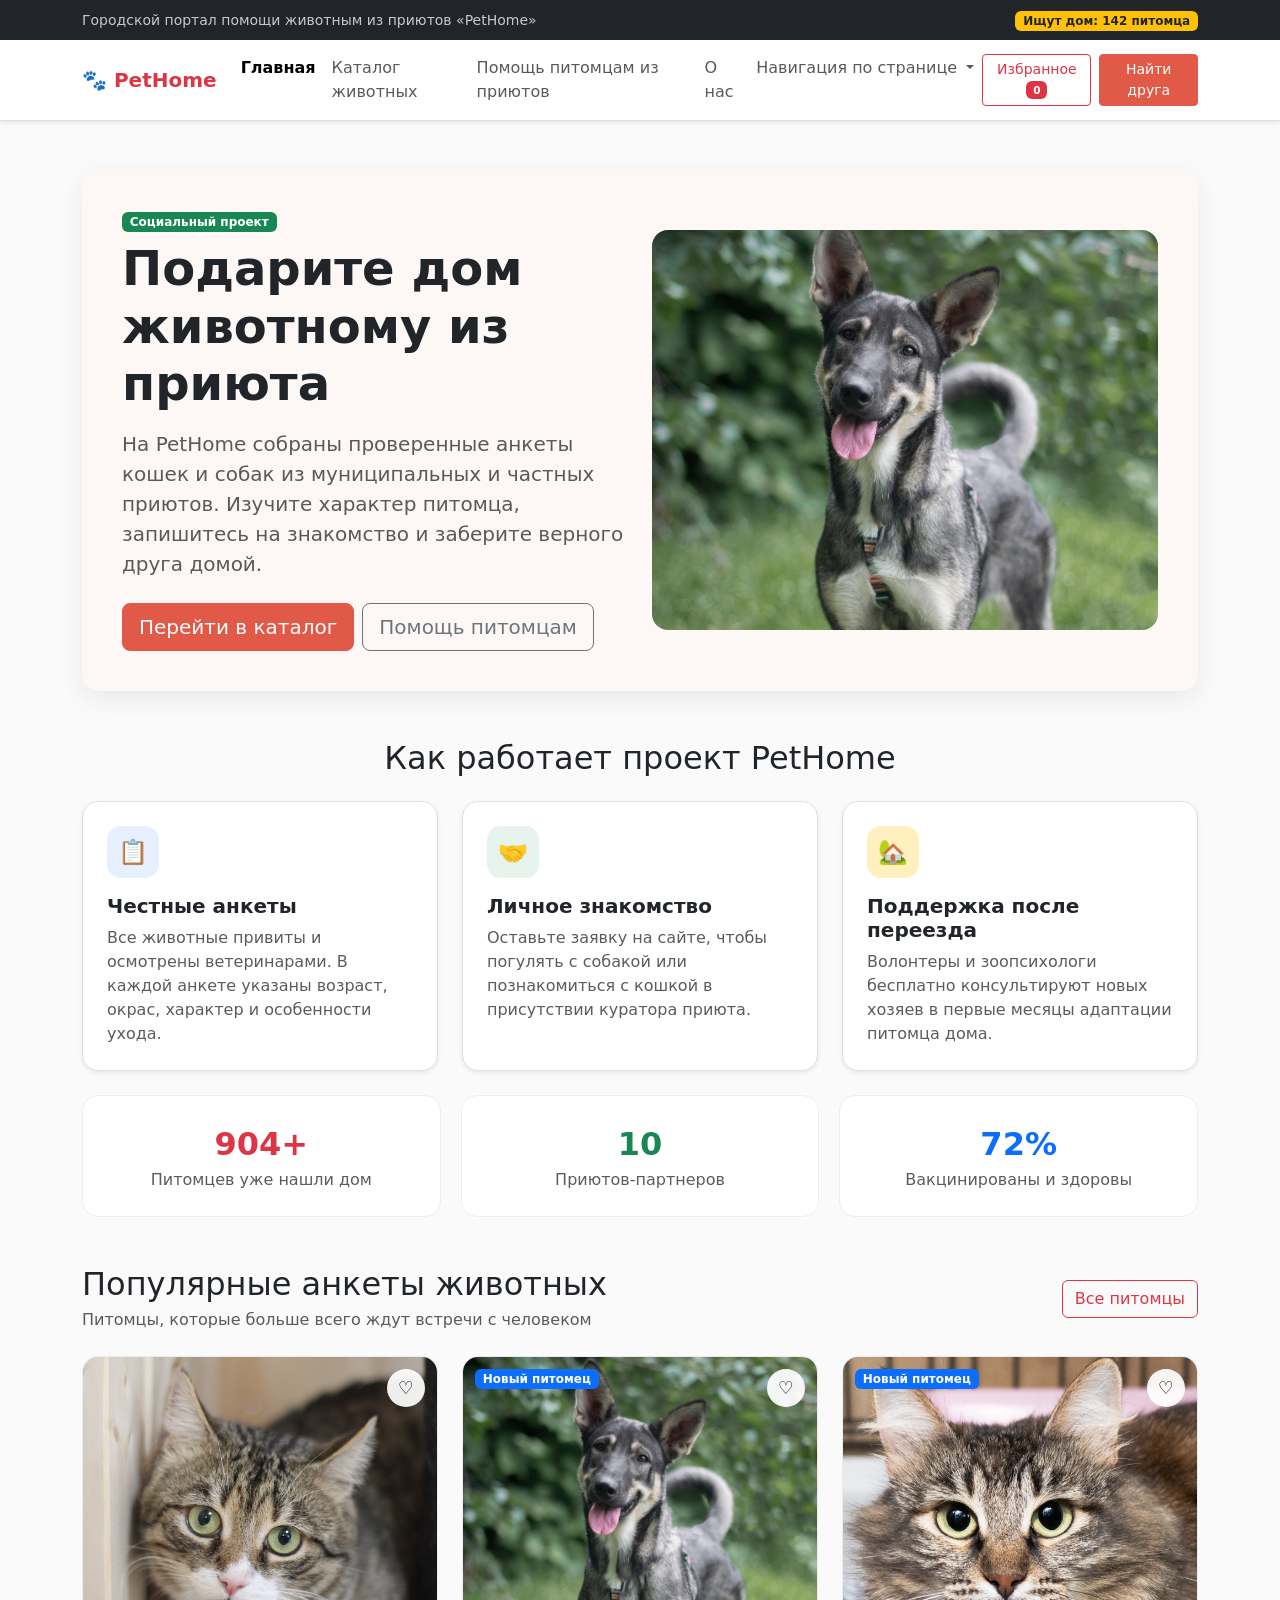
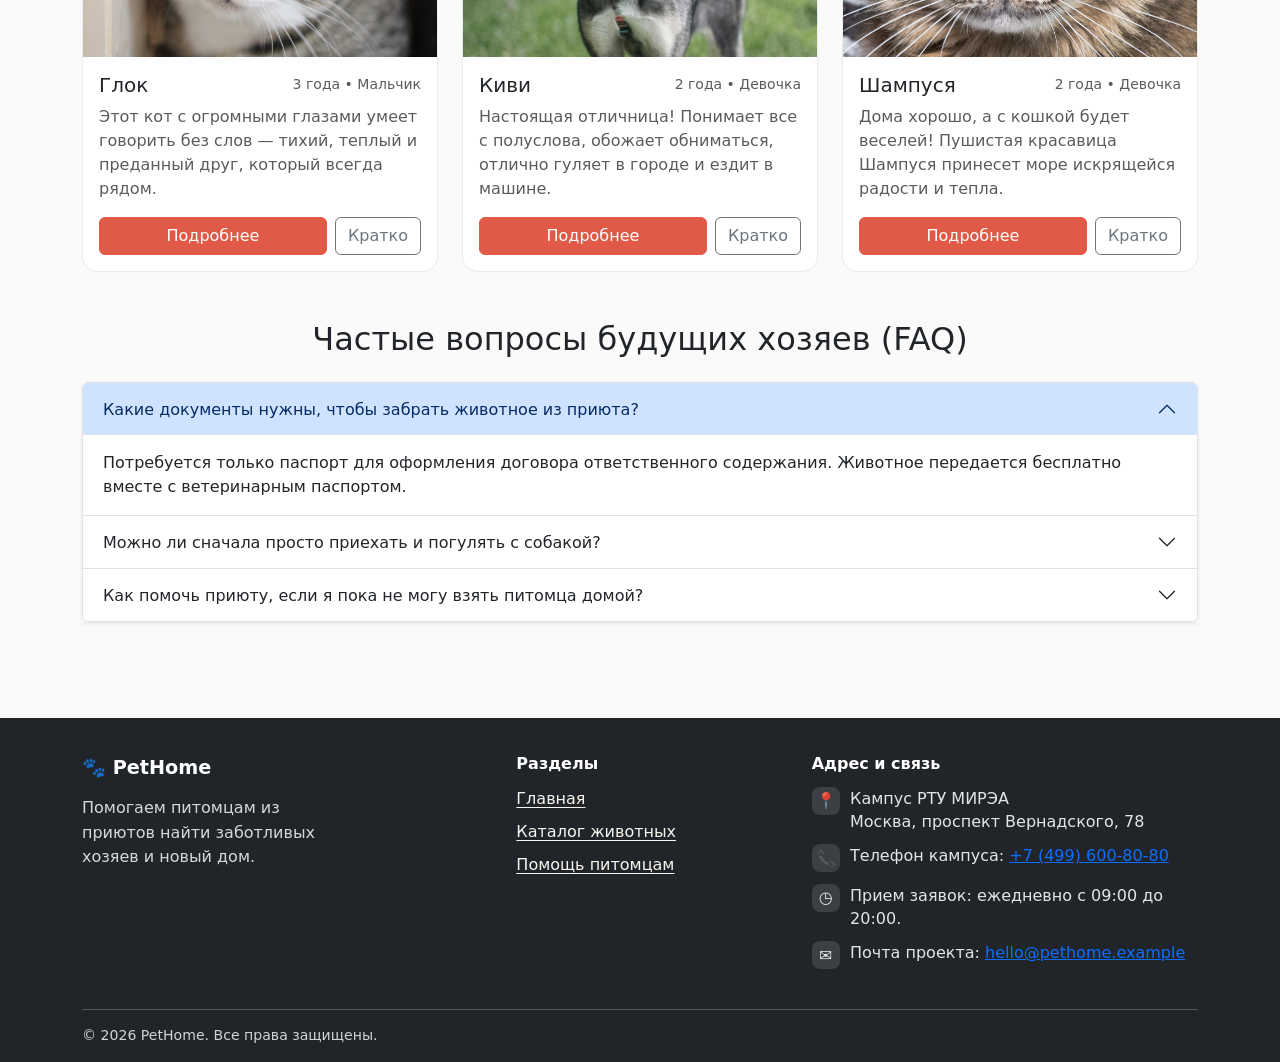
==== commit 1bb83668: "Add files via upload" ====
--- a/index.html
+++ b/index.html
@@ -5,7 +5,7 @@
   <meta name="viewport" content="width=device-width, initial-scale=1.0">
   <title>Главная — PetHome: поиск животных из приютов</title>
   <link href="https://cdn.jsdelivr.net/npm/bootstrap@5.3.3/dist/css/bootstrap.min.css" rel="stylesheet">
-  <link rel="stylesheet" href="css/custom.css?v=2">
+  <link rel="stylesheet" href="css/custom.css">
 </head>
 <body>
 
@@ -84,31 +84,32 @@
     </section>
 
     <!-- Блок О проекте -->
+   <!-- Блок О проекте и Преимущества -->
     <section class="container my-5" id="about">
       <h2 class="text-center mb-4">Как работает проект PetHome</h2>
       <div class="row g-4 mb-4">
         <div class="col-12 col-md-4">
-          <div class="p-4 border rounded-4 h-100 bg-white shadow-sm">
-            <span class="badge bg-primary mb-2">Шаг 1</span>
-            <h3 class="h5">Честные анкеты</h3>
+          <div class="p-4 border rounded-4 h-100 bg-white shadow-sm step-card">
+            <div class="step-card__icon-wrap bg-primary bg-opacity-10 text-primary mb-3">📋</div>
+            <h3 class="h5 fw-bold">Честные анкеты</h3>
             <p class="mb-0 text-muted">
               Все животные привиты и осмотрены ветеринарами. В каждой анкете указаны возраст, окрас, характер и особенности ухода.
             </p>
           </div>
         </div>
         <div class="col-12 col-md-4">
-          <div class="p-4 border rounded-4 h-100 bg-white shadow-sm">
-            <span class="badge bg-success mb-2">Шаг 2</span>
-            <h3 class="h5">Личное знакомство</h3>
+          <div class="p-4 border rounded-4 h-100 bg-white shadow-sm step-card">
+            <div class="step-card__icon-wrap bg-success bg-opacity-10 text-success mb-3">🤝</div>
+            <h3 class="h5 fw-bold">Личное знакомство</h3>
             <p class="mb-0 text-muted">
               Оставьте заявку на сайте, чтобы погулять с собакой или познакомиться с кошкой в присутствии куратора приюта.
             </p>
           </div>
         </div>
         <div class="col-12 col-md-4">
-          <div class="p-4 border rounded-4 h-100 bg-white shadow-sm">
-            <span class="badge bg-warning text-dark mb-2">Шаг 3</span>
-            <h3 class="h5">Поддержка после переезда</h3>
+          <div class="p-4 border rounded-4 h-100 bg-white shadow-sm step-card">
+            <div class="step-card__icon-wrap bg-warning bg-opacity-25 text-dark mb-3">🏡</div>
+            <h3 class="h5 fw-bold">Поддержка после переезда</h3>
             <p class="mb-0 text-muted">
               Волонтеры и зоопсихологи бесплатно консультируют новых хозяев в первые месяцы адаптации питомца дома.
             </p>
@@ -116,17 +117,18 @@
         </div>
       </div>
 
+      <!-- Сетка статистики с плавной анимацией цифр при первом скролле -->
       <div class="stats-grid">
         <div class="stats-grid__item">
-          <div class="fs-2 fw-bold text-danger">1 240+</div>
+          <div class="fs-2 fw-bold text-danger js-stat-counter" data-target="1240" data-suffix="+">0+</div>
           <div class="text-muted">Питомцев уже нашли дом</div>
         </div>
         <div class="stats-grid__item">
-          <div class="fs-2 fw-bold text-success">14</div>
+          <div class="fs-2 fw-bold text-success js-stat-counter" data-target="14" data-suffix="">0</div>
           <div class="text-muted">Приютов-партнеров</div>
         </div>
         <div class="stats-grid__item">
-          <div class="fs-2 fw-bold text-primary">100%</div>
+          <div class="fs-2 fw-bold text-primary js-stat-counter" data-target="100" data-suffix="%">0%</div>
           <div class="text-muted">Вакцинированы и здоровы</div>
         </div>
       </div>
@@ -355,4 +357,4 @@
   <script src="https://cdn.jsdelivr.net/npm/bootstrap@5.3.3/dist/js/bootstrap.bundle.min.js"></script>
   <script src="js/main.js"></script>
 </body>
-</html>
+</html>
--- a/css/custom.css
+++ b/css/custom.css
@@ -166,28 +166,40 @@
   border-color: var(--ph-primary);
 }
 
-/* Кнопка Наверх */
+/* Плавная кнопка Наверх с лапкой (БЭМ) */
 .scroll-top {
   position: fixed;
   bottom: 24px;
   right: 24px;
-  width: 48px;
-  height: 48px;
+  width: 50px;
+  height: 50px;
   border-radius: 50%;
   background-color: var(--ph-primary);
   color: #fff;
   border: none;
-  box-shadow: 0 4px 12px rgba(0, 0, 0, 0.2);
-  display: none;
+  box-shadow: 0 6px 18px rgba(224, 90, 71, 0.38);
+  display: flex;
   align-items: center;
   justify-content: center;
-  font-size: 1.25rem;
   z-index: 1050;
   cursor: pointer;
+  opacity: 0;
+  visibility: hidden;
+  transform: translateY(18px) scale(0.85);
+  pointer-events: none;
+  transition: opacity 0.35s ease, transform 0.35s cubic-bezier(0.22, 1, 0.36, 1), visibility 0.35s ease, background-color 0.2s ease;
 }
 
 .scroll-top--visible {
-  display: flex;
+  opacity: 1;
+  visibility: visible;
+  transform: translateY(0) scale(1);
+  pointer-events: auto;
+}
+
+.scroll-top:hover {
+  background-color: var(--ph-primary-hover);
+  transform: translateY(-3px) scale(1.06);
 }
 
 /* Баннер и карточки для страницы "Помощь питомцам из приютов" */
@@ -512,3 +524,54 @@
   border-radius: 8px;
   text-decoration: none;
 }
+/* Оформление карточек Шаг 1–3 и страницы О нас */
+.step-card {
+  transition: transform 0.25s ease, box-shadow 0.25s ease;
+}
+
+.step-card:hover {
+  transform: translateY(-4px);
+  box-shadow: var(--ph-shadow) !important;
+}
+
+.step-card__emoji {
+  font-size: 1.65rem;
+  line-height: 1;
+  background-color: var(--ph-bg-soft);
+  padding: 0.45rem 0.65rem;
+  border-radius: 12px;
+}
+
+.step-card__icon-wrap {
+  width: 52px;
+  height: 52px;
+  border-radius: 14px;
+  display: flex;
+  align-items: center;
+  justify-content: center;
+  font-size: 1.5rem;
+}
+
+.volunteer-card {
+  border-radius: var(--ph-card-radius);
+  overflow: hidden;
+  transition: transform 0.25s ease, box-shadow 0.25s ease;
+}
+
+.volunteer-card:hover {
+  transform: translateY(-5px);
+  box-shadow: var(--ph-shadow) !important;
+}
+
+.volunteer-card__img-wrap {
+  height: 260px;
+  overflow: hidden;
+  background-color: #f3ede7;
+}
+
+.volunteer-card__img {
+  width: 100%;
+  height: 100%;
+  object-fit: cover;
+  object-position: center 20%;
+}
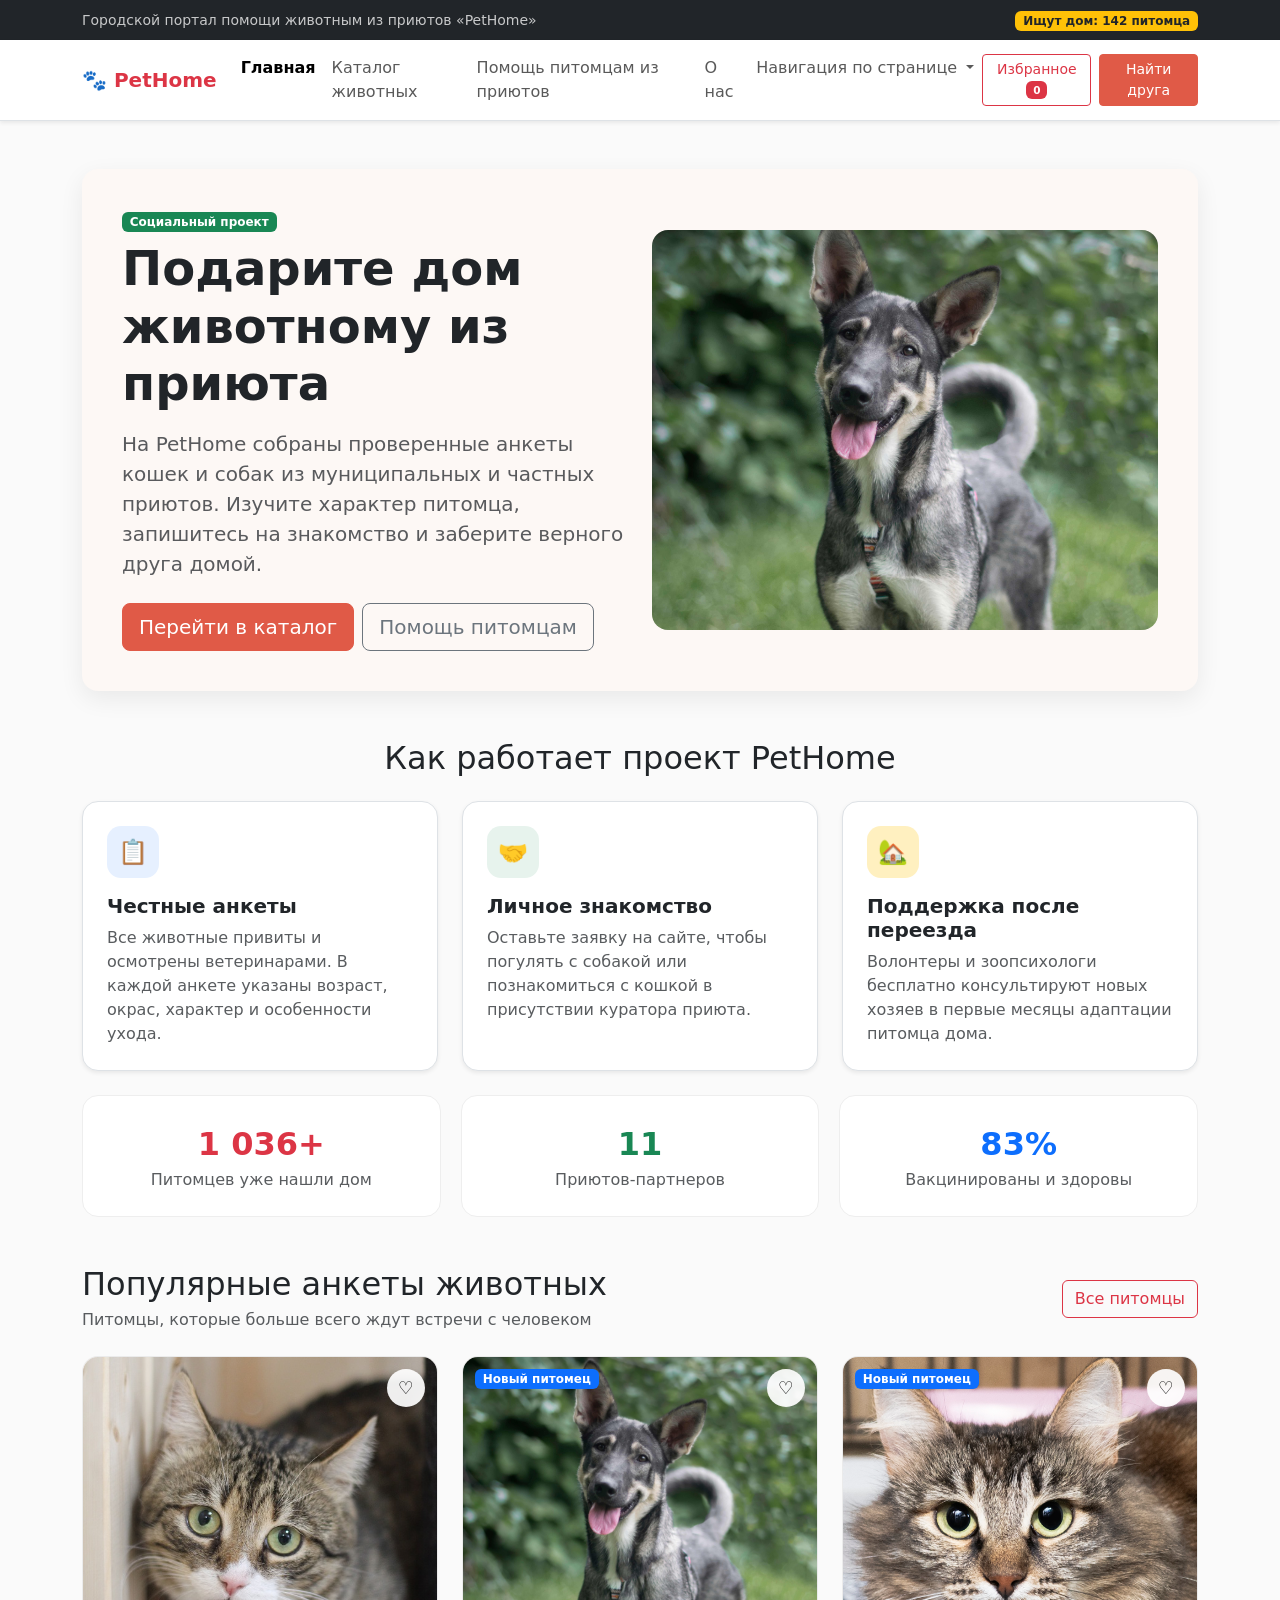
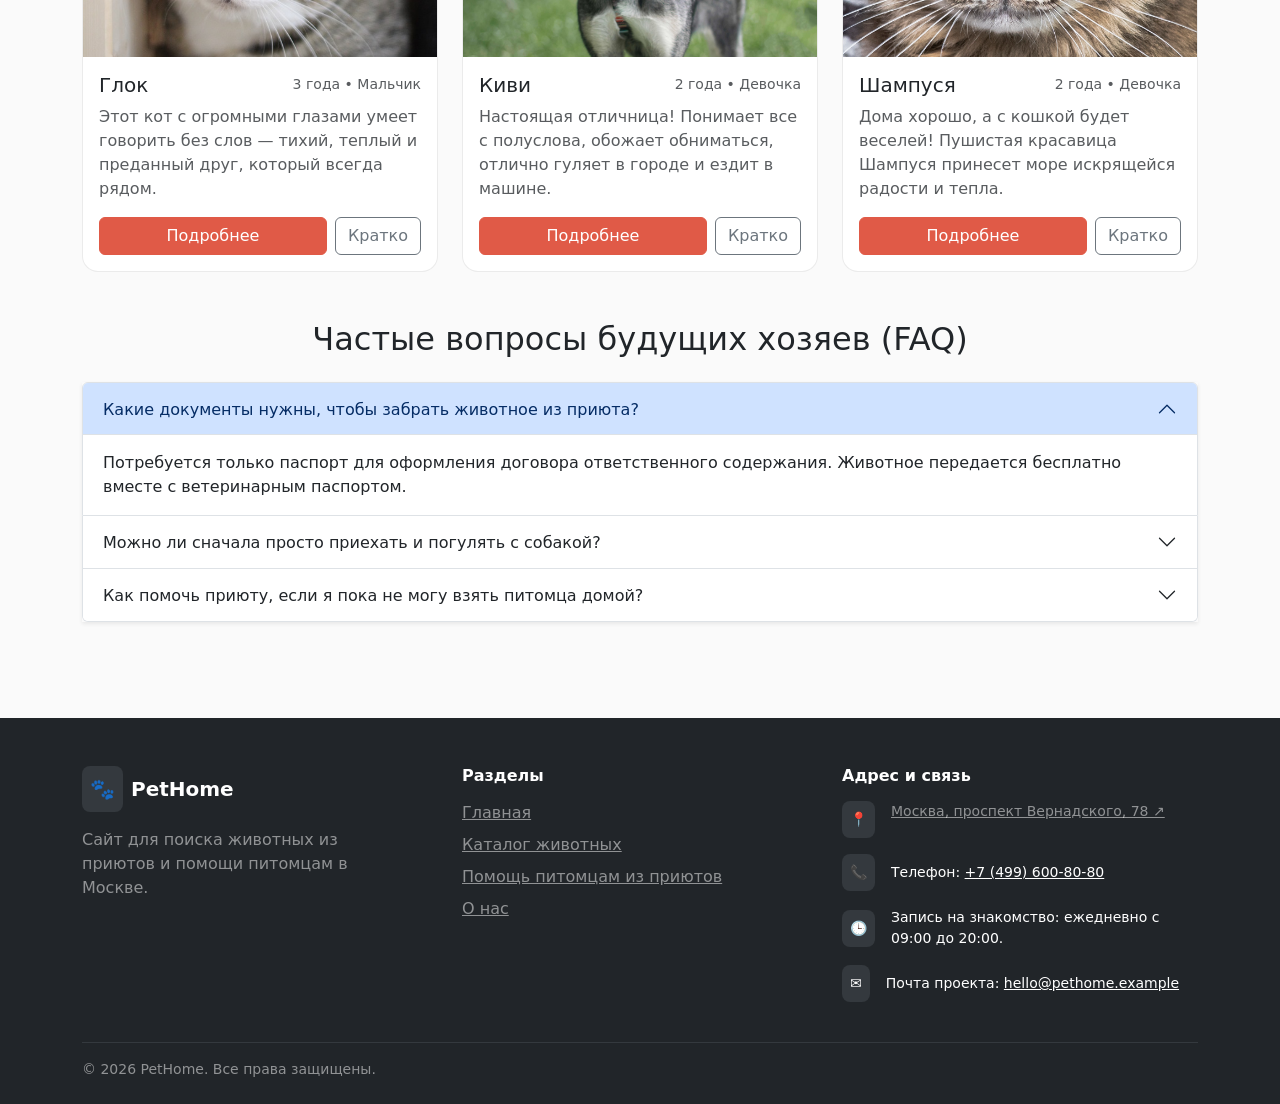
==== commit 2639b33d: "Add files via upload" ====
--- a/index.html
+++ b/index.html
@@ -324,32 +324,65 @@
 
   <button type="button" id="scrollTopBtn" class="scroll-top" aria-label="Наверх">↑</button>
 
-  <footer class="pethome-footer">
+  <footer class="bg-dark text-white pt-5 pb-4 mt-5">
     <div class="container">
-      <div class="pethome-footer__main">
-        <div class="pethome-footer__brand">
-          <a class="pethome-footer__logo" href="index.html">🐾 PetHome</a>
-          <p>Помогаем питомцам из приютов найти заботливых хозяев и новый дом.</p>
-        </div>
-
-        <div class="pethome-footer__nav">
-          <h2>Разделы</h2>
-          <a href="index.html">Главная</a>
-          <a href="catalog.html">Каталог животных</a>
-          <a href="order.html">Помощь питомцам</a>
-        </div>
-
-        <div class="pethome-footer__contact">
-          <h2>Адрес и связь</h2>
-          <p><span class="pethome-footer__icon">📍</span><span>Кампус РТУ МИРЭА<br>Москва, проспект Вернадского, 78</span></p>
-          <p><span class="pethome-footer__icon">📞</span><span>Телефон кампуса: <a href="tel:+74996008080">+7 (499) 600-80-80</a></span></p>
-          <p><span class="pethome-footer__icon">◷</span><span>Прием заявок: ежедневно с 09:00 до 20:00.</span></p>
-          <p><span class="pethome-footer__icon">✉</span><span>Почта проекта: <a href="mailto:hello@pethome.example">hello@pethome.example</a></span></p>
-        </div>
-      </div>
-
-      <div class="pethome-footer__bottom">
-        <span>© 2026 PetHome. Все права защищены.</span>
+      <div class="row g-4 pb-4">
+        <!-- Левая колонка -->
+        <div class="col-12 col-md-4">
+          <a href="index.html" class="d-inline-flex align-items-center gap-2 text-white text-decoration-none mb-3">
+            <span class="d-inline-flex align-items-center justify-content-center bg-secondary bg-opacity-25 rounded-3 p-2 fs-5">🐾</span>
+            <span class="fw-bold fs-5">PetHome</span>
+          </a>
+          <p class="text-white-50 mb-0" style="max-width: 280px;">
+            Сайт для поиска животных из приютов и помощи питомцам в Москве.
+          </p>
+        </div>
+
+        <!-- Средняя колонка: Разделы (со ссылкой О нас) -->
+        <div class="col-12 col-md-4">
+          <h3 class="h6 fw-bold mb-3">Разделы</h3>
+          <ul class="list-unstyled d-flex flex-column gap-2 mb-0">
+            <li><a href="index.html" class="text-white-50 text-decoration-underline">Главная</a></li>
+            <li><a href="catalog.html" class="text-white-50 text-decoration-underline">Каталог животных</a></li>
+            <li><a href="order.html" class="text-white-50 text-decoration-underline">Помощь питомцам из приютов</a></li>
+            <li><a href="about.html" class="text-white-50 text-decoration-underline">О нас</a></li>
+          </ul>
+        </div>
+
+        <!-- Правая колонка: Адрес и связь (без Кампус РТУ МИРЭА) -->
+        <div class="col-12 col-md-4">
+          <h3 class="h6 fw-bold mb-3">Адрес и связь</h3>
+          <ul class="list-unstyled d-flex flex-column gap-3 mb-0 small">
+            <li class="d-flex align-items-start gap-3">
+              <span class="d-inline-flex align-items-center justify-content-center bg-secondary bg-opacity-25 rounded-3 p-2">📍</span>
+              <div>
+                <div class="text-white">Москва, проспект Вернадского, 78</div>
+              </div>
+            </li>
+            <li class="d-flex align-items-center gap-3">
+              <span class="d-inline-flex align-items-center justify-content-center bg-secondary bg-opacity-25 rounded-3 p-2">📞</span>
+              <div>
+                Телефон: <a href="tel:+74996008080" class="text-white text-decoration-underline">+7 (499) 600-80-80</a>
+              </div>
+            </li>
+            <li class="d-flex align-items-center gap-3">
+              <span class="d-inline-flex align-items-center justify-content-center bg-secondary bg-opacity-25 rounded-3 p-2">🕒</span>
+              <div>Запись на знакомство: ежедневно с 09:00 до 20:00.</div>
+            </li>
+            <li class="d-flex align-items-center gap-3">
+              <span class="d-inline-flex align-items-center justify-content-center bg-secondary bg-opacity-25 rounded-3 p-2">✉️</span>
+              <div>
+                Почта проекта: <a href="mailto:hello@pethome.example" class="text-white text-decoration-underline">hello@pethome.example</a>
+              </div>
+            </li>
+          </ul>
+        </div>
+      </div>
+
+      <hr class="border-secondary opacity-25 my-3">
+
+      <div class="small text-white-50">
+        &copy; 2026 PetHome. Все права защищены.
       </div>
     </div>
   </footer>
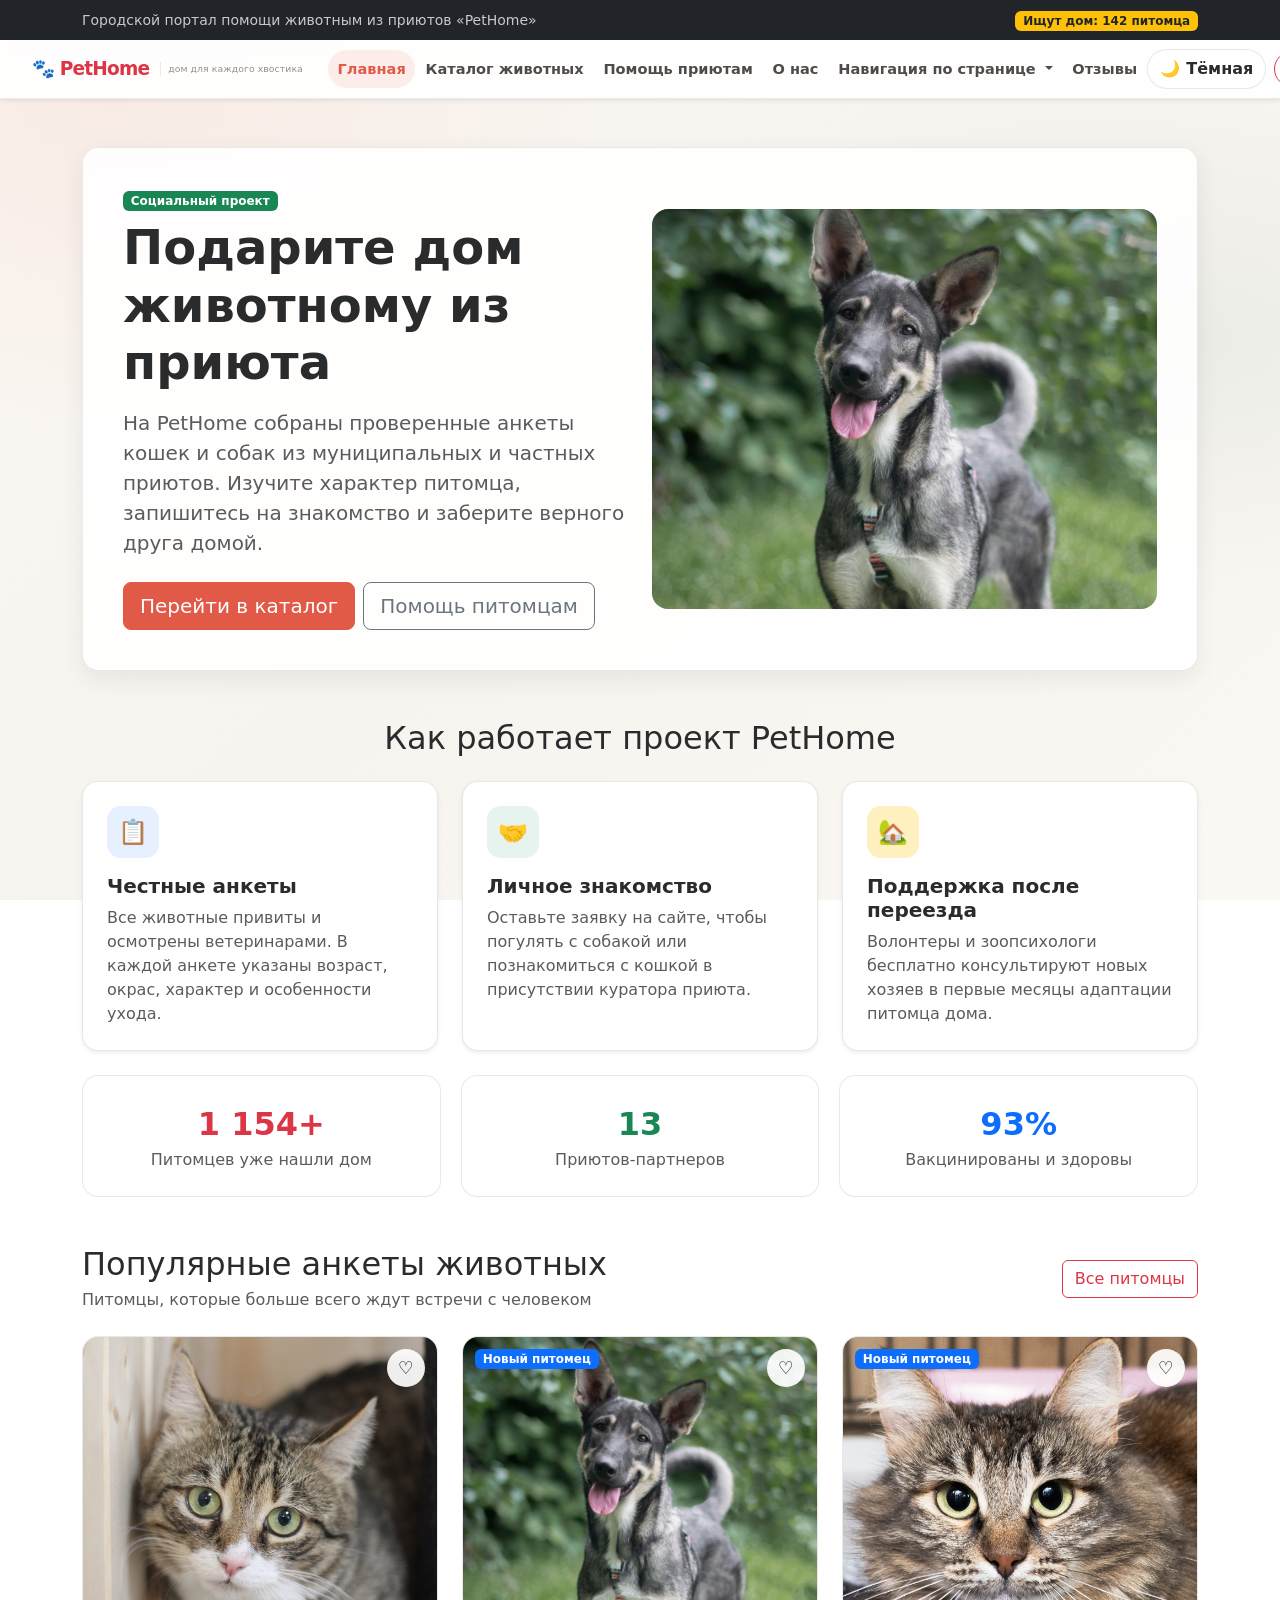
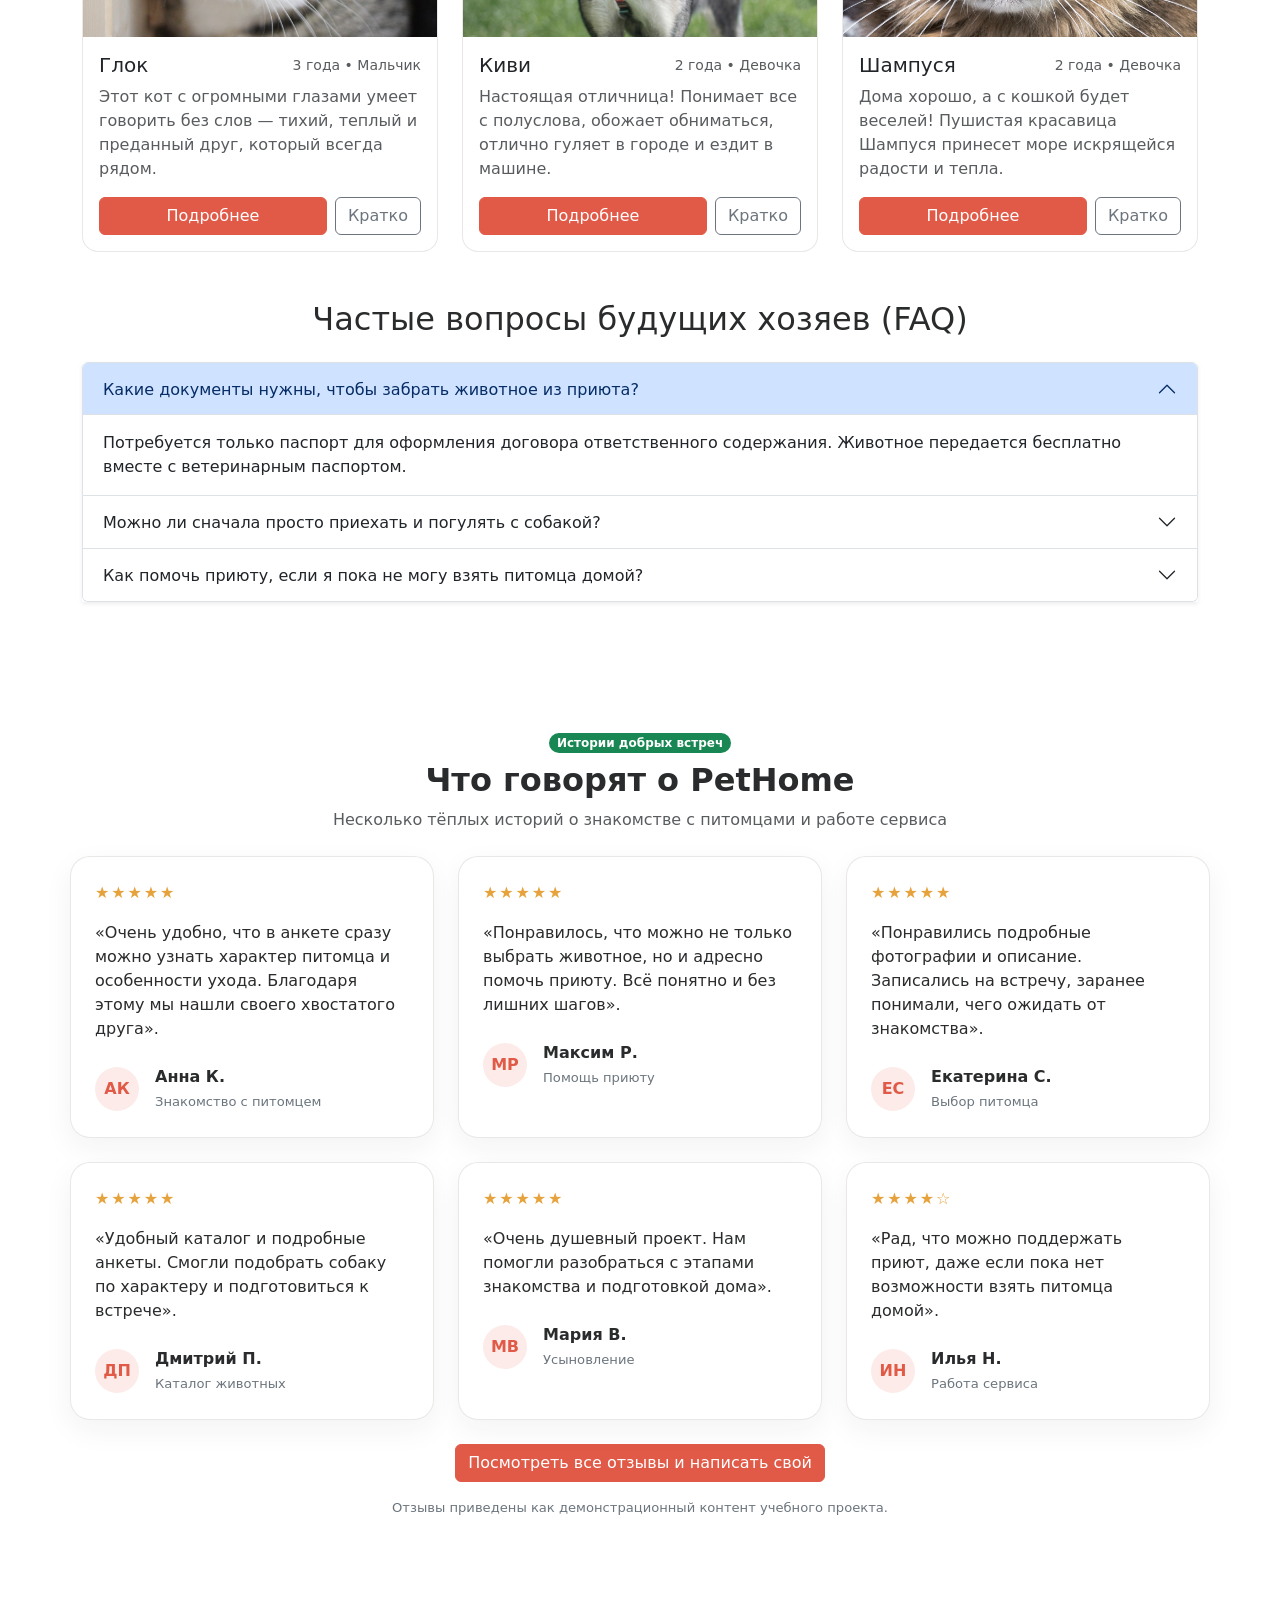
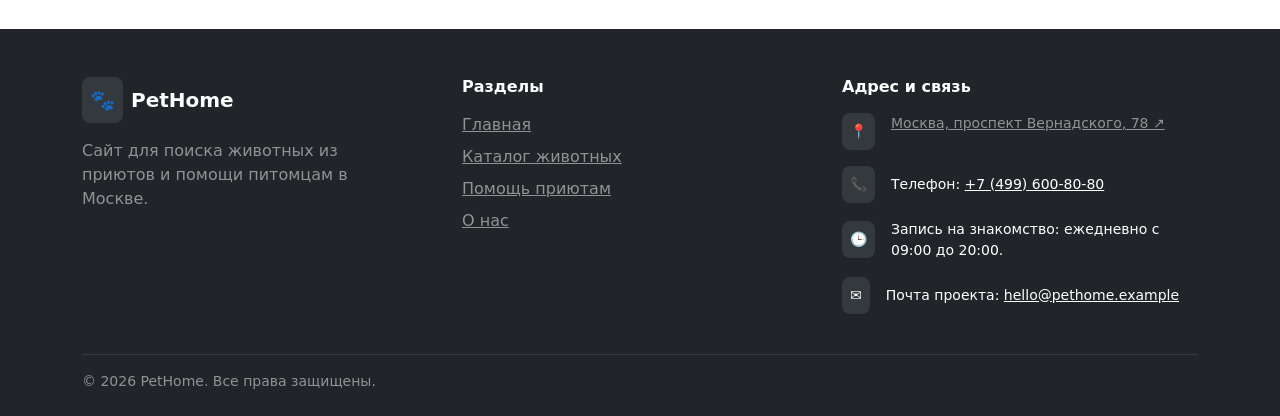
==== commit 3d99353a: "Add files via upload" ====
--- a/index.html
+++ b/index.html
@@ -37,7 +37,7 @@
             <a class="nav-link" href="catalog.html">Каталог животных</a>
           </li>
           <li class="nav-item">
-            <a class="nav-link" href="order.html">Помощь питомцам из приютов</a>
+            <a class="nav-link" href="order.html">Помощь приютам</a>
           </li>
           <li class="nav-item dropdown">
             <a class="nav-link dropdown-toggle" href="#" role="button" data-bs-toggle="dropdown" aria-expanded="false">
@@ -324,7 +324,60 @@
 
   <button type="button" id="scrollTopBtn" class="scroll-top" aria-label="Наверх">↑</button>
 
-  <footer class="bg-dark text-white pt-5 pb-4 mt-5">
+  
+    <!-- Отзывы о сервисе PetHome (демонстрационные примеры для макета) -->
+    <section class="container reviews-section my-5" id="reviews">
+      <div class="text-center mb-4">
+        <span class="badge rounded-pill text-bg-success mb-2">Истории добрых встреч</span>
+        <h2 class="fw-bold">Что говорят о PetHome</h2>
+        <p class="text-muted mb-0">Несколько тёплых историй о знакомстве с питомцами и работе сервиса</p>
+      </div>
+      <div class="row g-4">
+        <div class="col-12 col-md-4">
+          <article class="review-card">
+            <div class="review-stars mb-3" aria-label="5 из 5 звёзд">★★★★★</div>
+            <p class="mb-4">«Очень удобно, что в анкете сразу можно узнать характер питомца и особенности ухода. Благодаря этому мы нашли своего хвостатого друга».</p>
+            <div class="d-flex align-items-center gap-3">
+              <div class="review-avatar">АК</div>
+              <div><strong class="d-block">Анна К.</strong><span class="review-note">Знакомство с питомцем</span></div>
+            </div>
+          </article>
+        </div>
+        <div class="col-12 col-md-4">
+          <article class="review-card">
+            <div class="review-stars mb-3" aria-label="5 из 5 звёзд">★★★★★</div>
+            <p class="mb-4">«Понравилось, что можно не только выбрать животное, но и адресно помочь приюту. Всё понятно и без лишних шагов».</p>
+            <div class="d-flex align-items-center gap-3">
+              <div class="review-avatar">МР</div>
+              <div><strong class="d-block">Максим Р.</strong><span class="review-note">Помощь приюту</span></div>
+            </div>
+          </article>
+        </div>
+        <div class="col-12 col-md-4">
+          <article class="review-card">
+            <div class="review-stars mb-3" aria-label="5 из 5 звёзд">★★★★★</div>
+            <p class="mb-4">«Понравились подробные фотографии и описание. Записались на встречу, заранее понимали, чего ожидать от знакомства».</p>
+            <div class="d-flex align-items-center gap-3">
+              <div class="review-avatar">ЕС</div>
+              <div><strong class="d-block">Екатерина С.</strong><span class="review-note">Выбор питомца</span></div>
+            </div>
+          </article>
+        </div>
+        <div class="col-12 col-md-4">
+          <article class="review-card"><div class="review-stars mb-3">★★★★★</div><p class="mb-4">«Удобный каталог и подробные анкеты. Смогли подобрать собаку по характеру и подготовиться к встрече».</p><div class="d-flex align-items-center gap-3"><div class="review-avatar">ДП</div><div><strong class="d-block">Дмитрий П.</strong><span class="review-note">Каталог животных</span></div></div></article>
+        </div>
+        <div class="col-12 col-md-4">
+          <article class="review-card"><div class="review-stars mb-3">★★★★★</div><p class="mb-4">«Очень душевный проект. Нам помогли разобраться с этапами знакомства и подготовкой дома».</p><div class="d-flex align-items-center gap-3"><div class="review-avatar">МВ</div><div><strong class="d-block">Мария В.</strong><span class="review-note">Усыновление</span></div></div></article>
+        </div>
+        <div class="col-12 col-md-4">
+          <article class="review-card"><div class="review-stars mb-3">★★★★☆</div><p class="mb-4">«Рад, что можно поддержать приют, даже если пока нет возможности взять питомца домой».</p><div class="d-flex align-items-center gap-3"><div class="review-avatar">ИН</div><div><strong class="d-block">Илья Н.</strong><span class="review-note">Работа сервиса</span></div></div></article>
+        </div>
+      </div>
+      <div class="text-center mt-4"><a href="reviews.html" class="btn btn-pethome">Посмотреть все отзывы и написать свой</a></div>
+      <p class="review-note text-center mt-3 mb-0">Отзывы приведены как демонстрационный контент учебного проекта.</p>
+    </section>
+
+<footer class="bg-dark text-white pt-5 pb-4 mt-5">
     <div class="container">
       <div class="row g-4 pb-4">
         <!-- Левая колонка -->
@@ -344,7 +397,7 @@
           <ul class="list-unstyled d-flex flex-column gap-2 mb-0">
             <li><a href="index.html" class="text-white-50 text-decoration-underline">Главная</a></li>
             <li><a href="catalog.html" class="text-white-50 text-decoration-underline">Каталог животных</a></li>
-            <li><a href="order.html" class="text-white-50 text-decoration-underline">Помощь питомцам из приютов</a></li>
+            <li><a href="order.html" class="text-white-50 text-decoration-underline">Помощь приютам</a></li>
             <li><a href="about.html" class="text-white-50 text-decoration-underline">О нас</a></li>
           </ul>
         </div>
--- a/css/custom.css
+++ b/css/custom.css
@@ -574,4 +574,305 @@
   height: 100%;
   object-fit: cover;
   object-position: center 20%;
-}+}
+
+
+/* =========================================================
+   PetHome UI update: warm background, themes, motion and paw cursor
+   ========================================================= */
+:root {
+  --ph-page: #fbf7f2;
+  --ph-surface: rgba(255,255,255,.88);
+  --ph-text: #292b2c;
+  --ph-muted: #6c757d;
+  --ph-line: rgba(83,65,52,.12);
+}
+body {
+  color: var(--ph-text);
+  background:
+    radial-gradient(ellipse at 8% 8%, rgba(224,90,71,.075), transparent 32rem),
+    radial-gradient(ellipse at 92% 38%, rgba(45,106,79,.065), transparent 34rem),
+    linear-gradient(135deg, #fbf7f2 0%, #f7f3ee 48%, #fbf8f4 100%);
+  background-attachment: fixed;
+  transition: background-color .35s ease, color .35s ease;
+}
+body::before {
+  content: "";
+  position: fixed;
+  inset: 0;
+  pointer-events: none;
+  z-index: -1;
+  opacity: .20;
+  background-image: radial-gradient(rgba(117,91,73,.16) .7px, transparent .7px);
+  background-size: 19px 19px;
+}
+.navbar {
+  --bs-navbar-color: #514b47;
+  --bs-navbar-hover-color: var(--ph-primary);
+  --bs-navbar-active-color: var(--ph-primary);
+  background: rgba(255,255,255,.91) !important;
+  backdrop-filter: blur(18px);
+  border-bottom: 1px solid rgba(83,65,52,.10) !important;
+  min-height: 58px;
+  transition: background .3s ease, box-shadow .3s ease;
+}
+.navbar .container { gap: .55rem; max-width: 1240px; }
+.navbar-brand {
+  font-size: 1.16rem; white-space: nowrap;
+  letter-spacing: -.045em;
+  display: inline-flex;
+  align-items: center;
+  gap: .45rem;
+}
+.navbar-brand::after {
+  content: "дом для каждого хвостика";
+  display: block;
+  margin-left: .2rem;
+  padding-left: .7rem;
+  border-left: 1px solid var(--ph-line);
+  color: #9a8d83;
+  font-size: .65rem;
+  letter-spacing: .01em;
+  font-weight: 500;
+}
+.navbar .nav-link {
+  position: relative;
+  margin: 0 .12rem;
+  padding: .48rem .58rem !important; white-space: nowrap; font-size: .91rem;
+  border-radius: 999px;
+  font-weight: 600;
+  transition: color .2s ease, background .2s ease, transform .2s ease;
+}
+.navbar .nav-link:hover { background: rgba(224,90,71,.08); transform: translateY(-1px); }
+.navbar .nav-link.active { background: rgba(224,90,71,.10); }
+.navbar .btn { border-radius: 999px; padding: .42rem .7rem; font-weight: 650; white-space: nowrap; font-size: .86rem; }
+.navbar .navbar-toggler { border-radius: 12px; padding: .3rem .5rem; }
+@media (min-width: 992px) { .navbar .navbar-nav { flex-wrap: nowrap; } .navbar .container { flex-wrap: nowrap; } .navbar-brand::after { font-size: .58rem; padding-left: .48rem; } .navbar .navbar-collapse { min-width: 0; } .navbar .nav-link { margin: 0 .04rem; } }
+.btn, .form-control, .form-select, .card, .alert, .nav-tabs .nav-link {
+  transition: background-color .25s ease, color .25s ease, border-color .25s ease, box-shadow .25s ease, transform .25s ease;
+}
+.btn:hover { transform: translateY(-2px); }
+.card, .hero-banner, .stats-grid__item, .step-card, .volunteer-card {
+  background-color: var(--ph-surface);
+  border-color: var(--ph-line) !important;
+  backdrop-filter: blur(8px);
+}
+.hero-banner { border: 1px solid var(--ph-line); }
+main > section, main > .row, main > .alert, main > form { position: relative; }
+.js-reveal { opacity: 0; transform: translateY(24px); transition: opacity .65s ease, transform .65s cubic-bezier(.2,.75,.25,1); }
+.js-reveal.is-visible { opacity: 1; transform: translateY(0); }
+body.page-leaving main { opacity: 0; transform: translateY(8px); }
+main { transition: opacity .22s ease, transform .22s ease; }
+/* На устройствах с мышью системный курсор полностью скрыт: остаётся только лапка */
+@media (pointer: fine) {
+  html, body, body * { cursor: none !important; }
+}
+.paw-cursor {
+  position: fixed; top: 0; left: 0; width: 38px; height: 38px;
+  z-index: 3000; pointer-events: none; transform: translate(-50%,-50%);
+  color: #e05a47; filter: drop-shadow(0 3px 4px rgba(70,40,30,.18));
+  transition: transform .12s ease, color .2s ease;
+  opacity: 0;
+}
+.paw-cursor svg { width: 100%; height: 100%; overflow: visible; }
+.paw-cursor.is-active { opacity: 1; }
+.paw-cursor.is-pressed { transform: translate(-50%,-50%) scale(.78) rotate(-12deg); color: #b93e30; }
+.paw-cursor.is-link { transform: translate(-50%,-50%) scale(1.12); }
+.theme-toggle {
+  display: inline-flex; align-items: center; justify-content: center; gap: .4rem;
+  min-width: 42px; min-height: 38px; border: 1px solid var(--ph-line);
+  background: rgba(255,255,255,.65); color: var(--ph-text); border-radius: 999px;
+  padding: .45rem .75rem; font-weight: 650;
+}
+.theme-toggle:hover { border-color: var(--ph-primary); background: rgba(224,90,71,.09); }
+.reviews-section { padding: 2rem 0 1rem; }
+.review-card {
+  height: 100%; padding: 1.5rem; border-radius: 20px;
+  background: var(--ph-surface); border: 1px solid var(--ph-line);
+  box-shadow: 0 10px 30px rgba(62,43,31,.055);
+}
+.review-stars { color: #e6a23c; letter-spacing: .12em; }
+.review-avatar {
+  width: 44px; height: 44px; border-radius: 50%; display: grid; place-items: center;
+  background: rgba(224,90,71,.12); color: var(--ph-primary); font-weight: 800;
+}
+.review-note { color: var(--ph-muted); font-size: .82rem; }
+:focus-visible { outline: 3px solid rgba(224,90,71,.42) !important; outline-offset: 3px; }
+@media (pointer: coarse) {
+  .paw-cursor { display: none; }
+  a, button, input, select, textarea, [role="button"] { cursor: auto; }
+}
+@media (max-width: 991.98px) {
+  .navbar-brand::after { display: none; }
+  .navbar-collapse { padding: .8rem 0 1rem; }
+  .navbar .nav-link { border-radius: 12px; }
+}
+@media (prefers-reduced-motion: reduce) {
+  *, *::before, *::after { scroll-behavior: auto !important; animation-duration: .01ms !important; transition-duration: .01ms !important; }
+  .js-reveal { opacity: 1; transform: none; }
+}
+
+/* Dark theme */
+html[data-theme="dark"] {
+  color-scheme: dark;
+  --ph-page: #17191d;
+  --ph-surface: rgba(35,38,44,.94);
+  --ph-text: #f1eee9;
+  --ph-muted: #b7b1aa;
+  --ph-line: rgba(255,255,255,.10);
+  --ph-bg-soft: #292c32;
+  --ph-shadow: 0 10px 30px rgba(0,0,0,.22);
+}
+html[data-theme="dark"] body {
+  color: var(--ph-text);
+  background:
+    radial-gradient(ellipse at 8% 8%, rgba(224,90,71,.11), transparent 32rem),
+    radial-gradient(ellipse at 92% 38%, rgba(45,106,79,.12), transparent 34rem),
+    linear-gradient(135deg, #17191d 0%, #1d2026 55%, #17191d 100%);
+}
+html[data-theme="dark"] body::before { opacity: .08; }
+html[data-theme="dark"] .navbar {
+  --bs-navbar-color: #e8e2dc; --bs-navbar-hover-color: #ff9d8e; --bs-navbar-active-color: #ff9d8e;
+  background: rgba(30,33,39,.94) !important; border-color: var(--ph-line) !important;
+}
+html[data-theme="dark"] .navbar-brand { color: #ff9d8e !important; }
+html[data-theme="dark"] .navbar-brand::after { color: #aaa19a; border-color: var(--ph-line); }
+html[data-theme="dark"] .navbar-toggler { border-color: var(--ph-line); }
+html[data-theme="dark"] .navbar-toggler-icon { filter: invert(1); }
+html[data-theme="dark"] .theme-toggle { background: #292d34; color: #f1eee9; border-color: var(--ph-line); }
+html[data-theme="dark"] .text-dark, html[data-theme="dark"] .text-body { color: var(--ph-text) !important; }
+html[data-theme="dark"] .text-muted, html[data-theme="dark"] .text-secondary { color: var(--ph-muted) !important; }
+html[data-theme="dark"] .bg-white, html[data-theme="dark"] .card,
+html[data-theme="dark"] .modal-content, html[data-theme="dark"] .dropdown-menu,
+html[data-theme="dark"] .list-group-item, html[data-theme="dark"] .stats-grid__item {
+  background-color: #252930 !important; color: var(--ph-text) !important; border-color: var(--ph-line) !important;
+}
+html[data-theme="dark"] .table { --bs-table-color: var(--ph-text); --bs-table-bg: #252930; --bs-table-striped-bg: #2b3038; --bs-table-border-color: var(--ph-line); }
+html[data-theme="dark"] .form-control, html[data-theme="dark"] .form-select {
+  background-color: #252930; color: var(--ph-text); border-color: var(--ph-line);
+}
+html[data-theme="dark"] .form-control::placeholder { color: #96918b; }
+html[data-theme="dark"] .form-control:focus, html[data-theme="dark"] .form-select:focus {
+  background-color: #252930; color: var(--ph-text);
+}
+html[data-theme="dark"] .breadcrumb, html[data-theme="dark"] .breadcrumb-item.active { color: #c5bdb5; }
+html[data-theme="dark"] .breadcrumb a { color: #ff9d8e; }
+html[data-theme="dark"] .alert-info { background: #263b46; color: #d8edf5; border-color: #365563; }
+html[data-theme="dark"] .alert-warning { background: #453b28; color: #f8e6bd; border-color: #665333; }
+html[data-theme="dark"] .btn-outline-secondary { color: #ddd5cd; border-color: #77716b; }
+html[data-theme="dark"] .btn-outline-secondary:hover { color: #17191d; background: #ddd5cd; }
+html[data-theme="dark"] .pet-gallery-grid__thumb, html[data-theme="dark"] #mainPetPhoto,
+html[data-theme="dark"] #modalPetImg { background-color: #1b1e23; }
+html[data-theme="dark"] .review-card { background: #252930; }
+
+/* Единая выразительная анимация для всех карточек-анкет на сайте */
+.animal-profile-card, .pet-card, .wish-card {
+  transition: transform .32s cubic-bezier(.2,.75,.25,1), box-shadow .32s ease, border-color .32s ease;
+  will-change: transform;
+}
+.animal-profile-card:hover, .pet-card:hover, .wish-card:hover {
+  transform: translateY(-8px) scale(1.012);
+  box-shadow: 0 18px 42px rgba(66,45,32,.16) !important;
+  border-color: rgba(224,90,71,.35) !important;
+}
+.animal-profile-card img, .pet-card img, .wish-card img {
+  transition: transform .55s cubic-bezier(.2,.75,.25,1), filter .35s ease;
+}
+.animal-profile-card:hover img, .pet-card:hover img, .wish-card:hover img { transform: scale(1.055); }
+.animal-profile-card .card-title, .pet-card .card-title { transition: color .25s ease; }
+.animal-profile-card:hover .card-title, .pet-card:hover .card-title { color: var(--ph-primary); }
+.review-form-card { background: var(--ph-surface); border: 1px solid var(--ph-line); border-radius: 22px; padding: clamp(1.2rem, 3vw, 2rem); }
+.review-card { transition: transform .28s ease, box-shadow .28s ease; }
+.review-card:hover { transform: translateY(-5px); box-shadow: 0 16px 34px rgba(62,43,31,.11); }
+@media (max-width: 1199.98px) and (min-width: 992px) { .navbar-brand::after { display: none; } .navbar .nav-link { font-size: .84rem; padding-inline: .42rem !important; } .navbar .btn { padding-inline: .55rem; } }
+
+/* Обновлённая шапка PetHome: широкая в обычном состоянии и компактная при прокрутке */
+.navbar {
+  z-index: 1030;
+  padding-block: .55rem;
+  transition: padding .38s cubic-bezier(.2,.75,.25,1), background .35s ease, box-shadow .35s ease;
+}
+.navbar .container {
+  transition: max-width .42s cubic-bezier(.2,.75,.25,1), padding .35s ease, border-radius .35s ease, box-shadow .35s ease, background .35s ease;
+}
+.navbar-brand {
+  transform-origin: left center;
+  transition: transform .3s ease, color .3s ease, letter-spacing .3s ease;
+}
+.navbar-brand:hover {
+  transform: translateY(-2px) scale(1.045);
+  color: var(--ph-primary) !important;
+  letter-spacing: -.025em;
+}
+.navbar-brand:hover::first-letter {
+  display: inline-block;
+  animation: pethome-paw-wave .62s ease-in-out;
+}
+@keyframes pethome-paw-wave {
+  0%, 100% { transform: rotate(0) scale(1); }
+  25% { transform: rotate(-18deg) scale(1.18); }
+  55% { transform: rotate(12deg) scale(1.12); }
+  78% { transform: rotate(-6deg) scale(1.05); }
+}
+.navbar .nav-link, .navbar .btn, .navbar .theme-toggle {
+  transition: padding .32s ease, font-size .32s ease, transform .25s ease, background .25s ease, box-shadow .25s ease;
+}
+
+/* После прокрутки меню собирается в лёгкую плавающую панель по центру */
+.navbar.is-scrolled {
+  padding: .42rem 0;
+  background: transparent !important;
+  border: 0 !important;
+  box-shadow: none !important;
+  backdrop-filter: none;
+}
+.navbar.is-scrolled .container {
+  width: max-content;
+  max-width: calc(100% - 2rem);
+  min-height: 48px;
+  padding: .28rem .8rem;
+  gap: .45rem;
+  border: 1px solid rgba(120, 94, 75, .16);
+  border-radius: 999px;
+  background: rgba(255, 250, 245, .88);
+  box-shadow: 0 10px 34px rgba(49, 35, 27, .14);
+  backdrop-filter: blur(20px) saturate(1.2);
+  animation: pethome-nav-arrive .42s cubic-bezier(.2,.8,.25,1) both;
+}
+@keyframes pethome-nav-arrive {
+  from { opacity: .72; transform: translateY(-9px) scale(.97); }
+  to { opacity: 1; transform: translateY(0) scale(1); }
+}
+.navbar.is-scrolled .navbar-brand {
+  font-size: .98rem;
+  transform: scale(.96);
+}
+.navbar.is-scrolled .navbar-brand::after { display: none; }
+.navbar.is-scrolled .nav-link {
+  font-size: .82rem;
+  padding: .38rem .48rem !important;
+  margin-inline: 0;
+}
+.navbar.is-scrolled .btn {
+  font-size: .78rem;
+  padding: .34rem .58rem;
+}
+html[data-theme="dark"] .navbar.is-scrolled .container {
+  background: rgba(31, 34, 40, .88);
+  border-color: rgba(255,255,255,.12);
+  box-shadow: 0 10px 34px rgba(0,0,0,.3);
+}
+@media (max-width: 991.98px) {
+  .navbar.is-scrolled .container {
+    width: calc(100% - 1.25rem);
+    max-width: none;
+    border-radius: 20px;
+    padding: .35rem .75rem;
+  }
+  .navbar.is-scrolled .navbar-collapse {
+    padding: .7rem .2rem .35rem;
+  }
+}
+@media (prefers-reduced-motion: reduce) {
+  .navbar, .navbar *, .navbar-brand:hover::first-letter { animation: none !important; transition-duration: .01ms !important; }
+}
